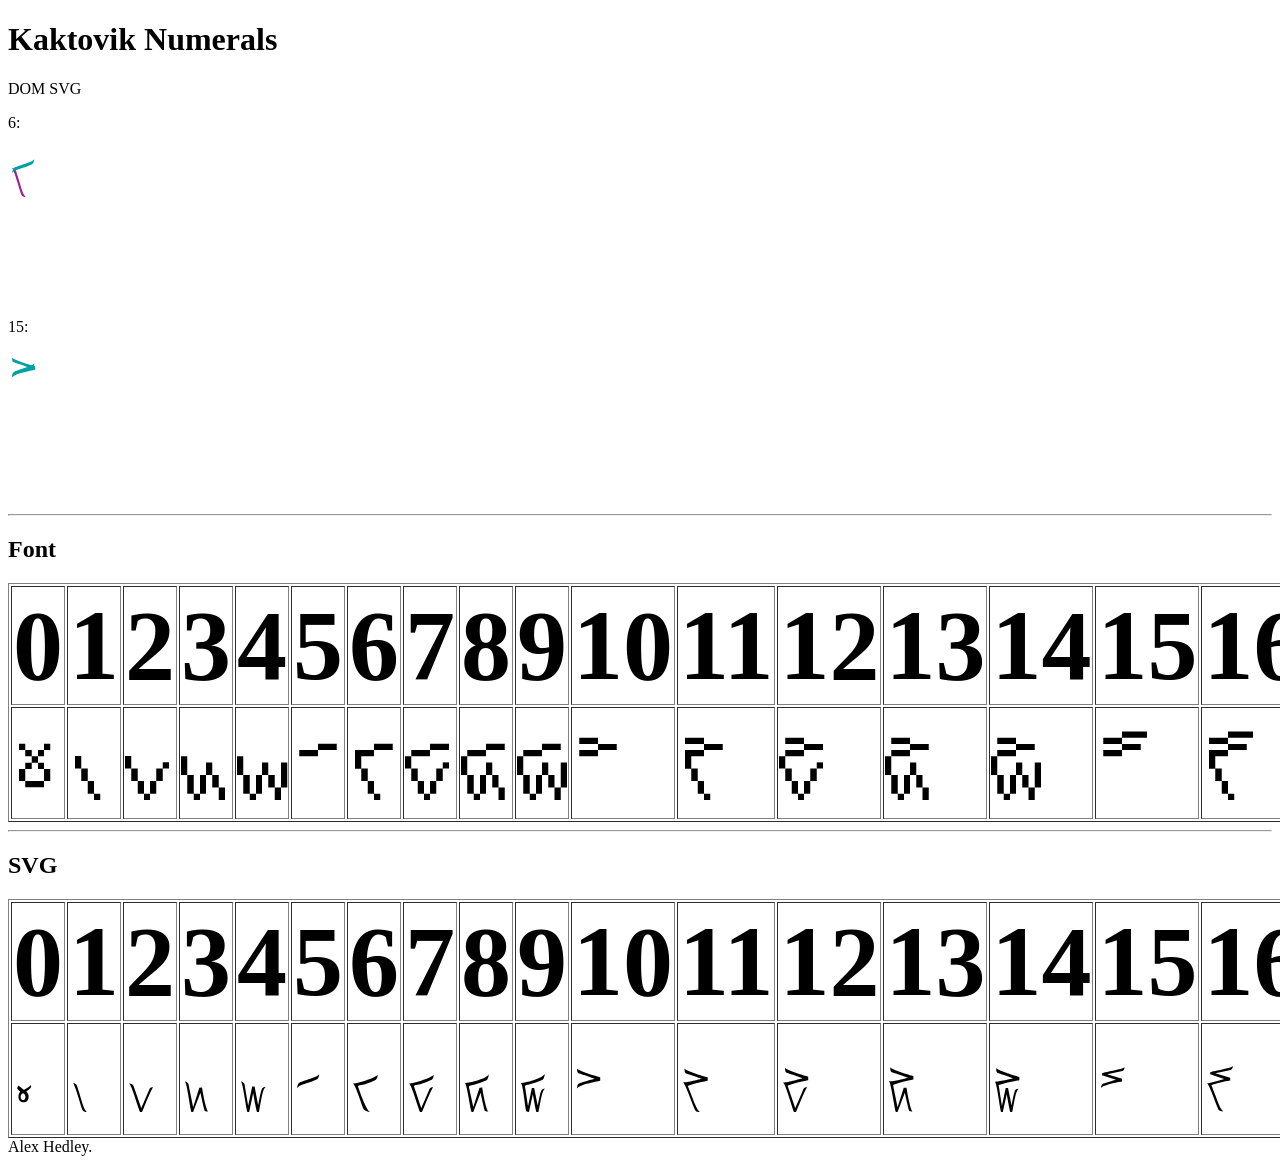
==== src/index.html @ 0b04bbf7 "WIP - SVG layering" ====
<!DOCTYPE html>
<html lang="en">
  <head>
    <meta charset="utf-8" />
    <meta
      name="viewport"
      content="width=device-width, initial-scale=1, shrink-to-fit=no"
    />

    <meta name="description" content="Kaktovik Numerals" />
    <meta name="keywords" content="kaktovik, mumerals" />
    <meta name="author" content="Alex Hedley" />

    <link rel="stylesheet" href="css/styles.css" />
    <link rel="shortcut icon" href="favicon.ico" />

    <!-- Fonts -->
    <!-- <link href='https://fonts.googleapis.com/css?family=Orbitron' rel='stylesheet' type='text/css'> -->

    <title>Kaktovik Numerals</title>
  </head>
  <body>
    <!-- Begin page content -->
    <main role="main" class="container">

        <h1>Kaktovik Numerals</h1>
        
        <div>
            <p>DOM SVG</p>
            <p>6:</p>
            <svg id="six"></svg>
            <p>15:</p>
            <svg id="fifteen"></svg>
        </div>

        <hr />

        <h2>Font</h2>
        <table border="1">
            <thead>
            <tr>
                <th>0</th>
                <th>1</th>
                <th>2</th>
                <th>3</th>
                <th>4</th>
                <th>5</th>
                <th>6</th>
                <th>7</th>
                <th>8</th>
                <th>9</th>
                <th>10</th>
                <th>11</th>
                <th>12</th>
                <th>13</th>
                <th>14</th>
                <th>15</th>
                <th>16</th>
                <th>17</th>
                <th>18</th>
                <th>19</th>
            </tr>
            </thead>
            <tbody>
            <tr>
                <td>&#x1d2c0;</td>
                <td>&#x1D2C1;</td>
                <td>&#x1D2C2;</td>
                <td>&#x1D2C3;</td>
                <td>&#x1D2C4;</td>
                <td>&#x1D2C5;</td>
                <td>&#x1D2C6;</td>
                <td>&#x1D2C7;</td>
                <td>&#x1D2C8;</td>
                <td>&#x1D2C9;</td>
                <td>&#x1D2CA;</td>
                <td>&#x1D2CB;</td>
                <td>&#x1D2CC;</td>
                <td>&#x1D2CD;</td>
                <td>&#x1D2CE;</td>
                <td>&#x1D2CF;</td>
                <td>&#x1D2D0;</td>
                <td>&#x1D2D1;</td>
                <td>&#x1D2D2;</td>
                <td>&#x1D2D3;</td>
            </tr>
            </tbody>
            <!-- <tfoot></tfoot> -->
        </table>

        <hr />

        <h2>SVG</h2>
        <table border="1">
            <thead>
            <tr>
                <th>0</th>
                <th>1</th>
                <th>2</th>
                <th>3</th>
                <th>4</th>
                <th>5</th>
                <th>6</th>
                <th>7</th>
                <th>8</th>
                <th>9</th>
                <th>10</th>
                <th>11</th>
                <th>12</th>
                <th>13</th>
                <th>14</th>
                <th>15</th>
                <th>16</th>
                <th>17</th>
                <th>18</th>
                <th>19</th>
            </tr>
            </thead>
            <tbody>
            <tr>
                <td>
                <object data="images/digits/Kaktovik_digit_0.svg" type="image/svg+xml">
                    <!-- <img src="Kaktovik_digit_0.jpg" /> -->
                </object>
                </td>
                <td>
                <object data="images/digits/Kaktovik_digit_1.svg" type="image/svg+xml">
                    <!-- <img src="Kaktovik_digit_1.jpg" /> -->
                </object>
                </td>
                <td>
                <object data="images/digits/Kaktovik_digit_2.svg" type="image/svg+xml">
                    <!-- <img src="Kaktovik_digit_2.jpg" /> -->
                </object>
                </td>
                <td>
                <object data="images/digits/Kaktovik_digit_3.svg" type="image/svg+xml">
                    <!-- <img src="Kaktovik_digit_3.jpg" /> -->
                </object>
                </td>
                <td>
                <object data="images/digits/Kaktovik_digit_4.svg" type="image/svg+xml">
                    <!-- <img src="Kaktovik_digit_4.jpg" /> -->
                </object>
                </td>
                <td>
                <object data="images/digits/Kaktovik_digit_5.svg" type="image/svg+xml">
                    <!-- <img src="Kaktovik_digit_5.jpg" /> -->
                </object>
                </td>
                <td>
                <object data="images/digits/Kaktovik_digit_6.svg" type="image/svg+xml">
                    <!-- <img src="Kaktovik_digit_6.jpg" /> -->
                </object>
                </td>
                <td>
                <object data="images/digits/Kaktovik_digit_7.svg" type="image/svg+xml">
                    <!-- <img src="Kaktovik_digit_7.jpg" /> -->
                </object>
                </td>
                <td>
                <object data="images/digits/Kaktovik_digit_8.svg" type="image/svg+xml">
                    <!-- <img src="Kaktovik_digit_8.jpg" /> -->
                </object>
                </td>
                <td>
                <object data="images/digits/Kaktovik_digit_9.svg" type="image/svg+xml">
                    <!-- <img src="Kaktovik_digit_9.jpg" /> -->
                </object>
                </td>
                <td>
                <object data="images/digits/Kaktovik_digit_10.svg" type="image/svg+xml">
                    <!-- <img src="Kaktovik_digit_10.jpg" /> -->
                </object>
                </td>
                <td>
                <object data="images/digits/Kaktovik_digit_11.svg" type="image/svg+xml">
                    <!-- <img src="Kaktovik_digit_11.jpg" /> -->
                </object>
                </td>
                <td>
                <object data="images/digits/Kaktovik_digit_12.svg" type="image/svg+xml">
                    <!-- <img src="Kaktovik_digit_12.jpg" /> -->
                </object>
                </td>
                <td>
                <object data="images/digits/Kaktovik_digit_13.svg" type="image/svg+xml">
                    <!-- <img src="Kaktovik_digit_13.jpg" /> -->
                </object>
                </td>
                <td>
                <object data="images/digits/Kaktovik_digit_14.svg" type="image/svg+xml">
                    <!-- <img src="Kaktovik_digit_14.jpg" /> -->
                </object>
                </td>
                <td>
                <object data="images/digits/Kaktovik_digit_15.svg" type="image/svg+xml">
                    <!-- <img src="Kaktovik_digit_15.jpg" /> -->
                </object>
                </td>
                <td>
                <object data="images/digits/Kaktovik_digit_16.svg" type="image/svg+xml">
                    <!-- <img src="Kaktovik_digit_16.jpg" /> -->
                </object>
                </td>
                <td>
                <object data="images/digits/Kaktovik_digit_17.svg" type="image/svg+xml">
                    <!-- <img src="Kaktovik_digit_17.jpg" /> -->
                </object>
                </td>
                <td>
                <object data="images/digits/Kaktovik_digit_18.svg" type="image/svg+xml">
                    <!-- <img src="Kaktovik_digit_18.jpg" /> -->
                </object>
                </td>
                <td>
                <object data="images/digits/Kaktovik_digit_19.svg" type="image/svg+xml">
                    <!-- <img src="Kaktovik_digit_19.jpg" /> -->
                </object>
                </td>
            </tr>
            </tbody>
            <!-- <tfoot></tfoot> -->
        </table>

    </main>

    <footer class="footer">
      <div class="container">
        <span class="text-muted">Alex Hedley.</span>
      </div>
    </footer>

    <script src="js/app.js"></script>
  </body>
</html>
---- src/css/styles.css ----
@font-face {
  font-family: "Unifont-Upper";
  src: url("../fonts/unifont_upper-15.0.01.ttf") format('truetype');
}

table {
  font-family: Unifont-Upper;
  font-size: 100px;
}
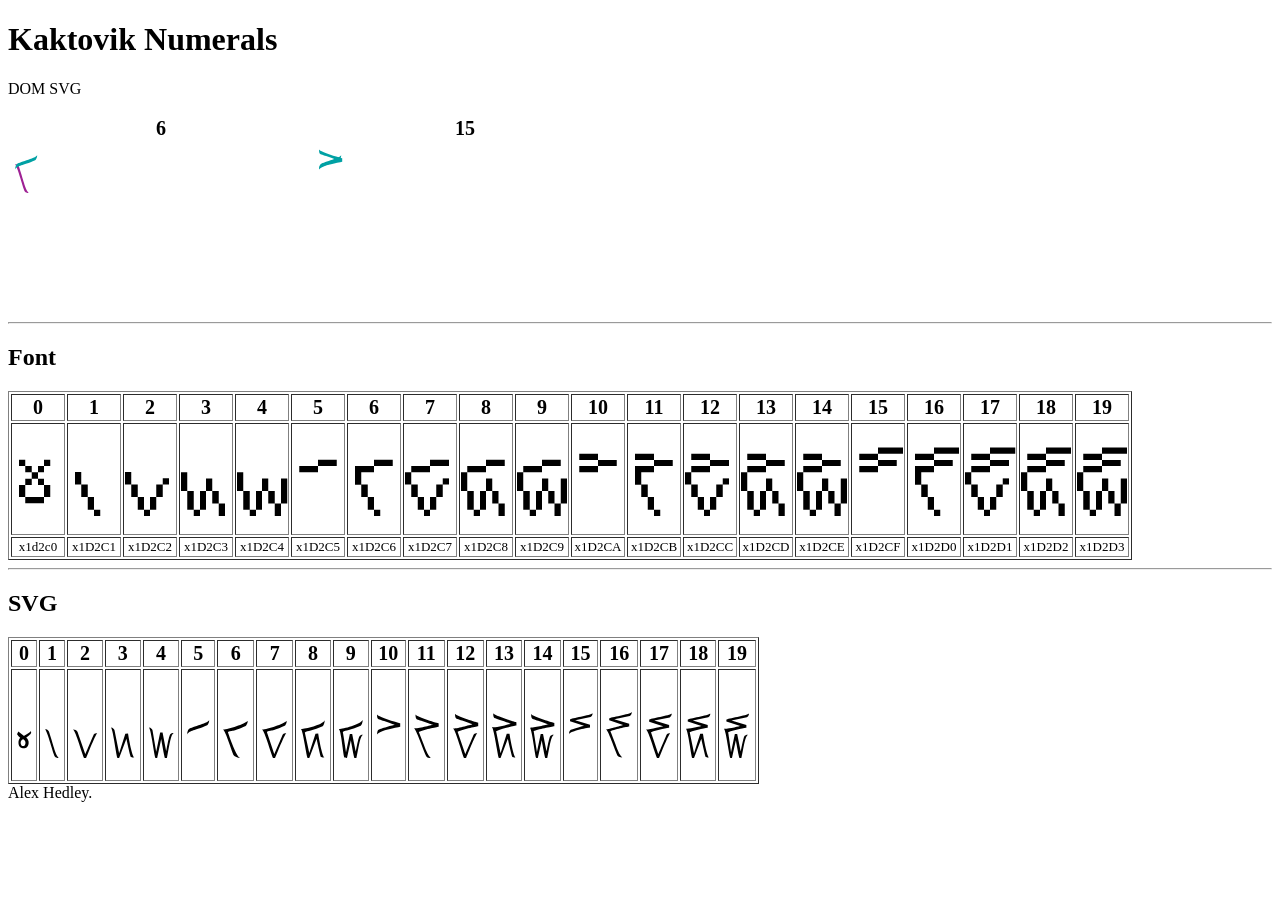
==== commit c578369b: "Layout updates" ====
--- a/src/index.html
+++ b/src/index.html
@@ -27,10 +27,27 @@
         
         <div>
             <p>DOM SVG</p>
-            <p>6:</p>
-            <svg id="six"></svg>
-            <p>15:</p>
-            <svg id="fifteen"></svg>
+
+            <table>
+                <thead>
+                    <tr>
+                        <th>6</th>
+                        <th>15</th>
+                    </tr>
+                </thead>
+                <tbody>
+                    <tr>
+                        <td>
+                            <svg id="six"></svg>
+                        </td>
+                        <td>
+                            <svg id="fifteen"></svg>
+                        </td>
+                    </tr>
+                </tbody>
+                <!-- <tfoot><tr><td></td></tr></tfoot> -->
+            </table>
+
         </div>
 
         <hr />
@@ -38,52 +55,74 @@
         <h2>Font</h2>
         <table border="1">
             <thead>
-            <tr>
-                <th>0</th>
-                <th>1</th>
-                <th>2</th>
-                <th>3</th>
-                <th>4</th>
-                <th>5</th>
-                <th>6</th>
-                <th>7</th>
-                <th>8</th>
-                <th>9</th>
-                <th>10</th>
-                <th>11</th>
-                <th>12</th>
-                <th>13</th>
-                <th>14</th>
-                <th>15</th>
-                <th>16</th>
-                <th>17</th>
-                <th>18</th>
-                <th>19</th>
-            </tr>
+                <tr>
+                    <th>0</th>
+                    <th>1</th>
+                    <th>2</th>
+                    <th>3</th>
+                    <th>4</th>
+                    <th>5</th>
+                    <th>6</th>
+                    <th>7</th>
+                    <th>8</th>
+                    <th>9</th>
+                    <th>10</th>
+                    <th>11</th>
+                    <th>12</th>
+                    <th>13</th>
+                    <th>14</th>
+                    <th>15</th>
+                    <th>16</th>
+                    <th>17</th>
+                    <th>18</th>
+                    <th>19</th>
+                </tr>
             </thead>
             <tbody>
-            <tr>
-                <td>&#x1d2c0;</td>
-                <td>&#x1D2C1;</td>
-                <td>&#x1D2C2;</td>
-                <td>&#x1D2C3;</td>
-                <td>&#x1D2C4;</td>
-                <td>&#x1D2C5;</td>
-                <td>&#x1D2C6;</td>
-                <td>&#x1D2C7;</td>
-                <td>&#x1D2C8;</td>
-                <td>&#x1D2C9;</td>
-                <td>&#x1D2CA;</td>
-                <td>&#x1D2CB;</td>
-                <td>&#x1D2CC;</td>
-                <td>&#x1D2CD;</td>
-                <td>&#x1D2CE;</td>
-                <td>&#x1D2CF;</td>
-                <td>&#x1D2D0;</td>
-                <td>&#x1D2D1;</td>
-                <td>&#x1D2D2;</td>
-                <td>&#x1D2D3;</td>
-            </tr>
+                <tr>
+                    <td>&#x1d2c0;</td>
+                    <td>&#x1D2C1;</td>
+                    <td>&#x1D2C2;</td>
+                    <td>&#x1D2C3;</td>
+                    <td>&#x1D2C4;</td>
+                    <td>&#x1D2C5;</td>
+                    <td>&#x1D2C6;</td>
+                    <td>&#x1D2C7;</td>
+                    <td>&#x1D2C8;</td>
+                    <td>&#x1D2C9;</td>
+                    <td>&#x1D2CA;</td>
+                    <td>&#x1D2CB;</td>
+                    <td>&#x1D2CC;</td>
+                    <td>&#x1D2CD;</td>
+                    <td>&#x1D2CE;</td>
+                    <td>&#x1D2CF;</td>
+                    <td>&#x1D2D0;</td>
+                    <td>&#x1D2D1;</td>
+                    <td>&#x1D2D2;</td>
+                    <td>&#x1D2D3;</td>
+                </tr>
+                <tr>
+                    <td>x1d2c0</td>
+                    <td>x1D2C1</td>
+                    <td>x1D2C2</td>
+                    <td>x1D2C3</td>
+                    <td>x1D2C4</td>
+                    <td>x1D2C5</td>
+                    <td>x1D2C6</td>
+                    <td>x1D2C7</td>
+                    <td>x1D2C8</td>
+                    <td>x1D2C9</td>
+                    <td>x1D2CA</td>
+                    <td>x1D2CB</td>
+                    <td>x1D2CC</td>
+                    <td>x1D2CD</td>
+                    <td>x1D2CE</td>
+                    <td>x1D2CF</td>
+                    <td>x1D2D0</td>
+                    <td>x1D2D1</td>
+                    <td>x1D2D2</td>
+                    <td>x1D2D3</td>
+                </tr>
             </tbody>
             <!-- <tfoot></tfoot> -->
         </table>
--- a/src/css/styles.css
+++ b/src/css/styles.css
@@ -6,4 +6,16 @@
 table {
   font-family: Unifont-Upper;
   font-size: 100px;
-}+  text-align: center;
+  /* vertical-align: middle; */
+}
+
+th {
+  font-size: 20px;
+}
+
+tr:nth-child(2) {
+  font-size: small;
+  text-align: center;
+  /* vertical-align: middle; */
+}
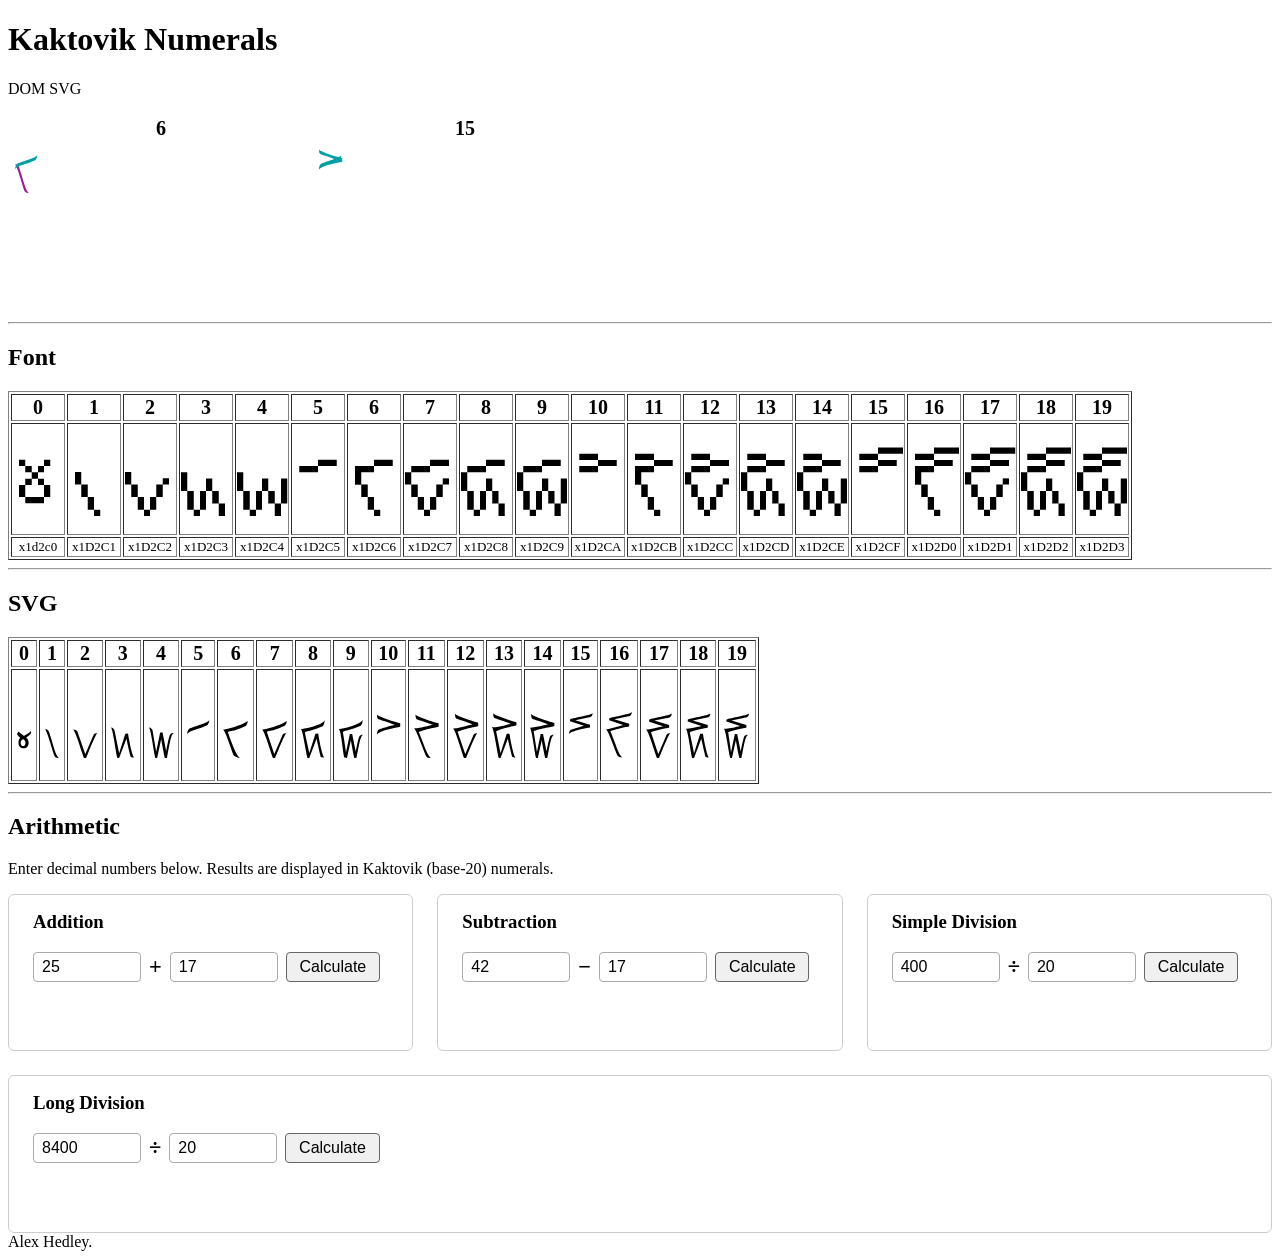
==== commit a145ec2f: "Add arithmetic operations for Kaktovik numerals (addition, subtraction, simple and long division) Co" ====
--- a/src/index.html
+++ b/src/index.html
@@ -262,6 +262,59 @@
             <!-- <tfoot></tfoot> -->
         </table>
 
+        <hr />
+
+        <h2>Arithmetic</h2>
+        <p>Enter decimal numbers below. Results are displayed in Kaktovik (base-20) numerals.</p>
+
+        <div class="arithmetic">
+
+            <div class="operation-group">
+                <h3>Addition</h3>
+                <div class="inputs">
+                    <input type="number" id="add-a" placeholder="A" min="0" value="25" />
+                    <span class="operator">+</span>
+                    <input type="number" id="add-b" placeholder="B" min="0" value="17" />
+                    <button onclick="calculate('add')">Calculate</button>
+                </div>
+                <div id="add-result" class="result"></div>
+            </div>
+
+            <div class="operation-group">
+                <h3>Subtraction</h3>
+                <div class="inputs">
+                    <input type="number" id="sub-a" placeholder="A" min="0" value="42" />
+                    <span class="operator">−</span>
+                    <input type="number" id="sub-b" placeholder="B" min="0" value="17" />
+                    <button onclick="calculate('sub')">Calculate</button>
+                </div>
+                <div id="sub-result" class="result"></div>
+            </div>
+
+            <div class="operation-group">
+                <h3>Simple Division</h3>
+                <div class="inputs">
+                    <input type="number" id="div-a" placeholder="Dividend" min="0" value="400" />
+                    <span class="operator">÷</span>
+                    <input type="number" id="div-b" placeholder="Divisor" min="1" value="20" />
+                    <button onclick="calculate('div')">Calculate</button>
+                </div>
+                <div id="div-result" class="result"></div>
+            </div>
+
+            <div class="operation-group">
+                <h3>Long Division</h3>
+                <div class="inputs">
+                    <input type="number" id="ldiv-a" placeholder="Dividend" min="0" value="8400" />
+                    <span class="operator">÷</span>
+                    <input type="number" id="ldiv-b" placeholder="Divisor" min="1" value="20" />
+                    <button onclick="calculate('ldiv')">Calculate</button>
+                </div>
+                <div id="ldiv-result" class="result"></div>
+            </div>
+
+        </div>
+
     </main>
 
     <footer class="footer">
@@ -270,6 +323,90 @@
       </div>
     </footer>
 
+    <script src="js/kaktovik.js"></script>
     <script src="js/app.js"></script>
+    <script>
+        function kakStr(n) {
+            return '<span class="kaktovik">' + numberToKaktovik(n) + '</span>';
+        }
+
+        function calculate(op) {
+            let a, b, result, html;
+            try {
+                if (op === 'add') {
+                    a = parseInt(document.getElementById('add-a').value, 10);
+                    b = parseInt(document.getElementById('add-b').value, 10);
+                    if (isNaN(a) || isNaN(b) || a < 0 || b < 0) throw new Error('Enter non-negative integers.');
+                    result = add(a, b);
+                    html = kakStr(a) + ' + ' + kakStr(b) + ' = ' + kakStr(result);
+                    html += '<br><small>(' + a + ' + ' + b + ' = ' + result + ')</small>';
+                    document.getElementById('add-result').innerHTML = html;
+
+                } else if (op === 'sub') {
+                    a = parseInt(document.getElementById('sub-a').value, 10);
+                    b = parseInt(document.getElementById('sub-b').value, 10);
+                    if (isNaN(a) || isNaN(b) || a < 0 || b < 0) throw new Error('Enter non-negative integers.');
+                    if (a < b) throw new Error('Result would be negative. Enter A ≥ B.');
+                    result = subtract(a, b);
+                    html = kakStr(a) + ' − ' + kakStr(b) + ' = ' + kakStr(result);
+                    html += '<br><small>(' + a + ' − ' + b + ' = ' + result + ')</small>';
+                    document.getElementById('sub-result').innerHTML = html;
+
+                } else if (op === 'div') {
+                    a = parseInt(document.getElementById('div-a').value, 10);
+                    b = parseInt(document.getElementById('div-b').value, 10);
+                    if (isNaN(a) || isNaN(b) || a < 0 || b < 1) throw new Error('Enter valid numbers (divisor ≥ 1).');
+                    const divResult = divide(a, b);
+                    html = kakStr(a) + ' ÷ ' + kakStr(b) + ' = ' + kakStr(divResult.quotient);
+                    if (divResult.remainder > 0) {
+                        html += ' remainder ' + kakStr(divResult.remainder);
+                        html += '<br><small>(' + a + ' ÷ ' + b + ' = ' + divResult.quotient + ' remainder ' + divResult.remainder + ')</small>';
+                    } else {
+                        html += '<br><small>(' + a + ' ÷ ' + b + ' = ' + divResult.quotient + ')</small>';
+                    }
+                    document.getElementById('div-result').innerHTML = html;
+
+                } else if (op === 'ldiv') {
+                    a = parseInt(document.getElementById('ldiv-a').value, 10);
+                    b = parseInt(document.getElementById('ldiv-b').value, 10);
+                    if (isNaN(a) || isNaN(b) || a < 0 || b < 1) throw new Error('Enter valid numbers (divisor ≥ 1).');
+                    const ldivResult = longDivide(a, b);
+
+                    html = '<p>' + kakStr(a) + ' ÷ ' + kakStr(b) + ' = ' + kakStr(ldivResult.quotient);
+                    if (ldivResult.remainder > 0) {
+                        html += ' remainder ' + kakStr(ldivResult.remainder);
+                    }
+                    html += '</p>';
+                    html += '<small>(' + a + ' ÷ ' + b + ' = ' + ldivResult.quotient;
+                    if (ldivResult.remainder > 0) html += ' remainder ' + ldivResult.remainder;
+                    html += ')</small>';
+
+                    html += '<table class="long-division">';
+                    html += '<thead><tr>';
+                    html += '<th>Partial Dividend</th>';
+                    html += '<th>Quotient Digit</th>';
+                    html += '<th>× Divisor</th>';
+                    html += '<th>Remainder</th>';
+                    html += '</tr></thead><tbody>';
+                    ldivResult.steps.forEach(function(step) {
+                        html += '<tr>';
+                        html += '<td>' + kakStr(step.partialDividend) + '<br><small>' + step.partialDividend + '</small></td>';
+                        html += '<td>' + kakStr(step.quotientDigit) + '<br><small>' + step.quotientDigit + '</small></td>';
+                        html += '<td>' + kakStr(step.product) + '<br><small>' + step.product + '</small></td>';
+                        html += '<td>' + kakStr(step.remainder) + '<br><small>' + step.remainder + '</small></td>';
+                        html += '</tr>';
+                    });
+                    html += '</tbody></table>';
+
+                    document.getElementById('ldiv-result').innerHTML = html;
+                }
+            } catch (e) {
+                const resultId = op === 'add' ? 'add-result' :
+                               op === 'sub' ? 'sub-result' :
+                               op === 'div' ? 'div-result' : 'ldiv-result';
+                document.getElementById(resultId).innerHTML = '<span class="error">' + e.message + '</span>';
+            }
+        }
+    </script>
   </body>
 </html>
--- a/src/css/styles.css
+++ b/src/css/styles.css
@@ -19,3 +19,105 @@
   text-align: center;
   /* vertical-align: middle; */
 }
+
+/* Kaktovik numeral display */
+.kaktovik {
+  font-family: "Unifont-Upper";
+  font-size: 2em;
+  vertical-align: middle;
+}
+
+/* Arithmetic calculator */
+.arithmetic {
+  display: flex;
+  flex-wrap: wrap;
+  gap: 1.5rem;
+  margin-top: 1rem;
+}
+
+.operation-group {
+  border: 1px solid #ccc;
+  border-radius: 6px;
+  padding: 1rem 1.5rem;
+  min-width: 280px;
+  flex: 1 1 280px;
+}
+
+.operation-group h3 {
+  margin-top: 0;
+}
+
+.inputs {
+  display: flex;
+  align-items: center;
+  gap: 0.5rem;
+  flex-wrap: wrap;
+}
+
+.inputs input[type="number"] {
+  width: 90px;
+  padding: 0.3rem 0.5rem;
+  font-size: 1rem;
+  border: 1px solid #aaa;
+  border-radius: 4px;
+}
+
+.operator {
+  font-size: 1.4rem;
+  font-weight: bold;
+}
+
+.inputs button {
+  padding: 0.3rem 0.8rem;
+  font-size: 1rem;
+  cursor: pointer;
+  border: 1px solid #666;
+  border-radius: 4px;
+  background: #f0f0f0;
+}
+
+.inputs button:hover {
+  background: #ddd;
+}
+
+.result {
+  margin-top: 0.8rem;
+  min-height: 2.5rem;
+  font-size: 1rem;
+  line-height: 1.8;
+}
+
+.result small {
+  color: #555;
+}
+
+.result .error {
+  color: #c00;
+}
+
+/* Long division steps table */
+.long-division {
+  font-family: inherit;
+  font-size: 0.9rem;
+  margin-top: 0.6rem;
+  border-collapse: collapse;
+}
+
+.long-division th,
+.long-division td {
+  border: 1px solid #ccc;
+  padding: 0.3rem 0.6rem;
+  text-align: center;
+  vertical-align: middle;
+}
+
+.long-division th {
+  background: #f5f5f5;
+  font-size: 0.85rem;
+}
+
+.long-division .kaktovik {
+  display: block;
+  font-size: 1.8em;
+}
+
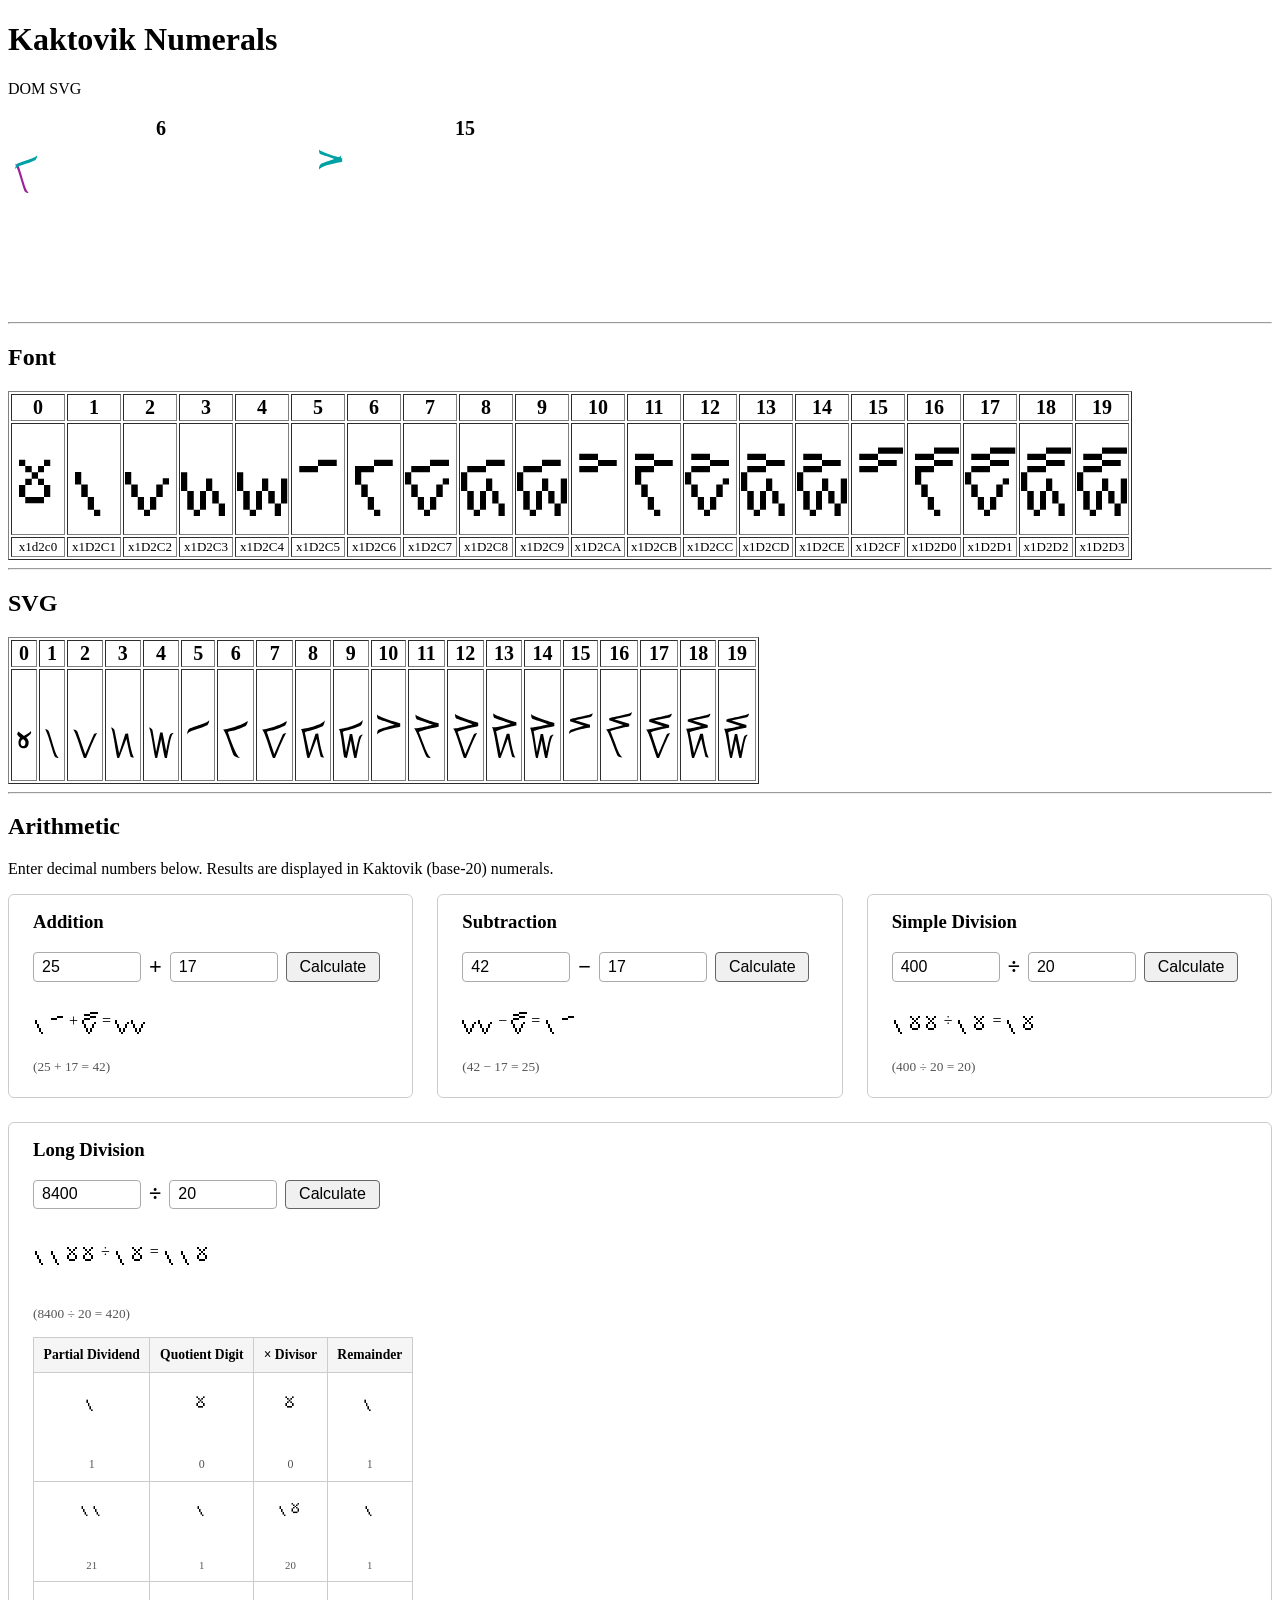
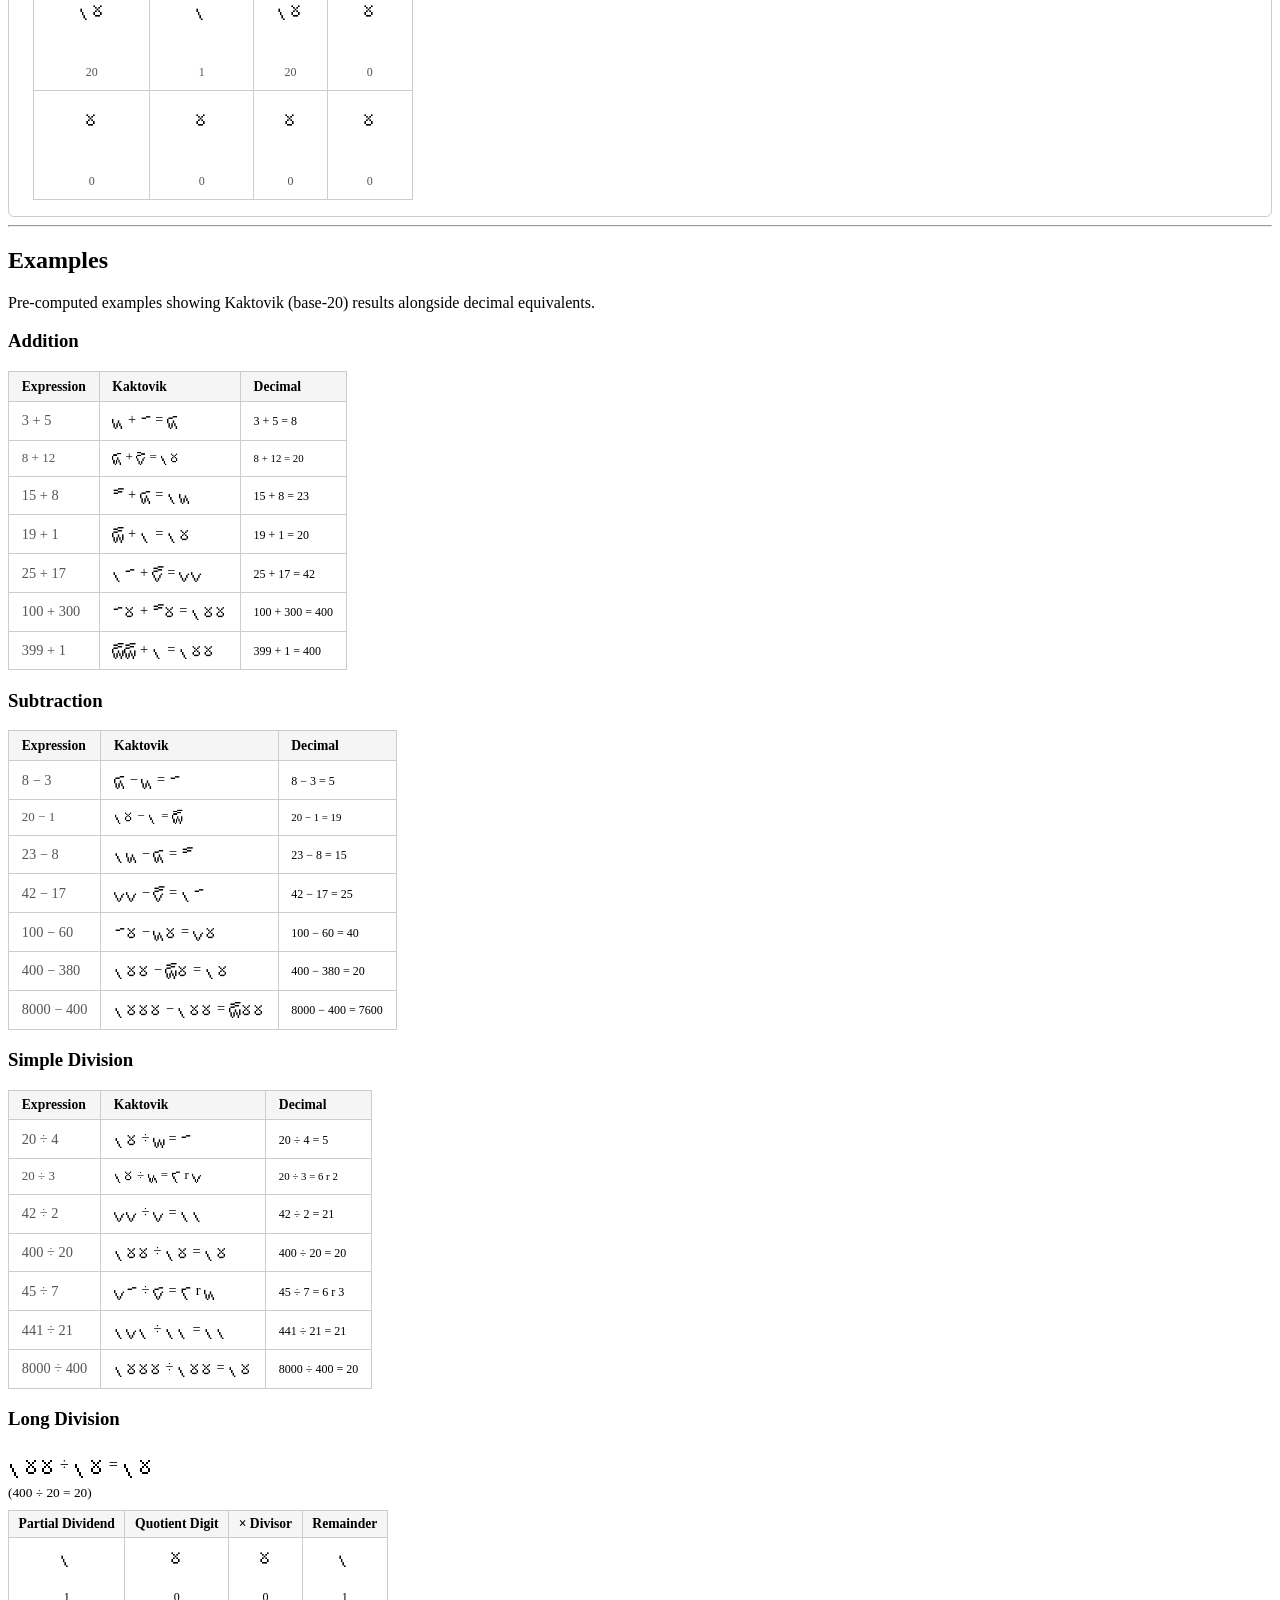
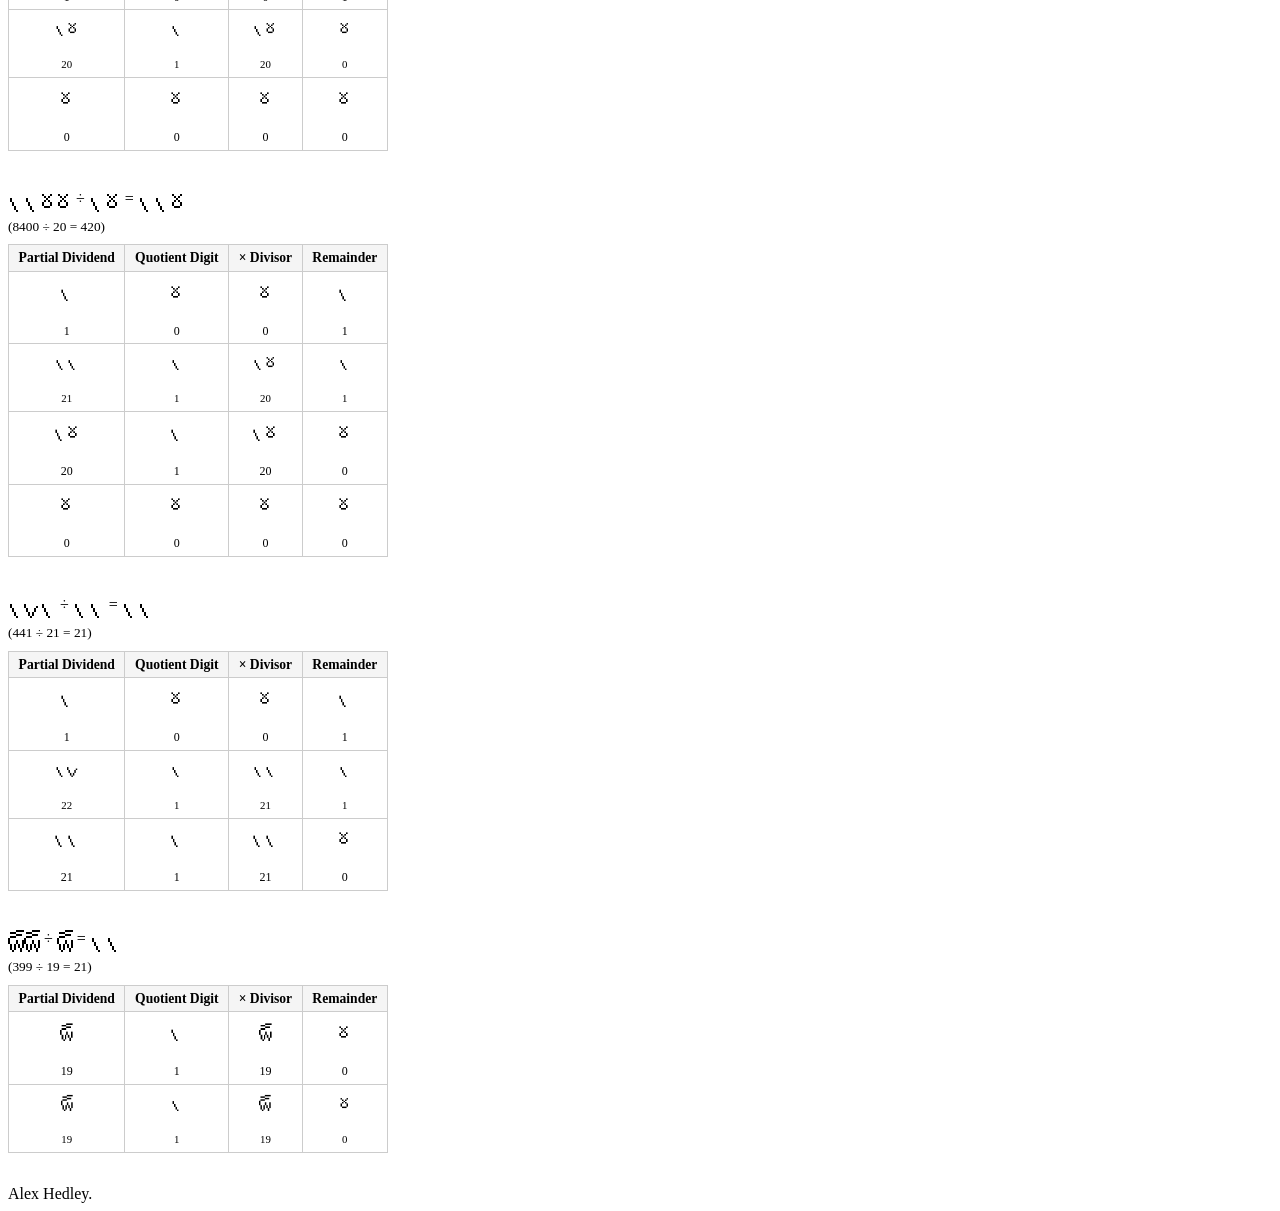
==== commit fb882d06: "Show examples and auto-run calculator on page load Co-authored-by: AlexHedley <1573469+AlexHedley@us" ====
--- a/src/index.html
+++ b/src/index.html
@@ -315,6 +315,23 @@
 
         </div>
 
+        <hr />
+
+        <h2>Examples</h2>
+        <p>Pre-computed examples showing Kaktovik (base-20) results alongside decimal equivalents.</p>
+
+        <h3>Addition</h3>
+        <div id="examples-add"></div>
+
+        <h3>Subtraction</h3>
+        <div id="examples-sub"></div>
+
+        <h3>Simple Division</h3>
+        <div id="examples-div"></div>
+
+        <h3>Long Division</h3>
+        <div id="examples-ldiv"></div>
+
     </main>
 
     <footer class="footer">
@@ -407,6 +424,101 @@
                 document.getElementById(resultId).innerHTML = '<span class="error">' + e.message + '</span>';
             }
         }
+
+        function buildExamplesTable(rows) {
+            let html = '<table class="examples-table"><thead><tr>';
+            html += '<th>Expression</th><th>Kaktovik</th><th>Decimal</th>';
+            html += '</tr></thead><tbody>';
+            rows.forEach(function(row) {
+                html += '<tr>';
+                html += '<td class="expr-cell">' + row.expr + '</td>';
+                html += '<td>' + row.kak + '</td>';
+                html += '<td><small>' + row.dec + '</small></td>';
+                html += '</tr>';
+            });
+            html += '</tbody></table>';
+            return html;
+        }
+
+        function renderExamples() {
+            // Addition examples
+            const addExamples = [
+                [3, 5], [8, 12], [15, 8], [19, 1], [25, 17], [100, 300], [399, 1]
+            ].map(function(p) {
+                const r = add(p[0], p[1]);
+                return {
+                    expr: p[0] + ' + ' + p[1],
+                    kak: kakStr(p[0]) + ' + ' + kakStr(p[1]) + ' = ' + kakStr(r),
+                    dec: p[0] + ' + ' + p[1] + ' = ' + r
+                };
+            });
+            document.getElementById('examples-add').innerHTML = buildExamplesTable(addExamples);
+
+            // Subtraction examples
+            const subExamples = [
+                [8, 3], [20, 1], [23, 8], [42, 17], [100, 60], [400, 380], [8000, 400]
+            ].map(function(p) {
+                const r = subtract(p[0], p[1]);
+                return {
+                    expr: p[0] + ' − ' + p[1],
+                    kak: kakStr(p[0]) + ' − ' + kakStr(p[1]) + ' = ' + kakStr(r),
+                    dec: p[0] + ' − ' + p[1] + ' = ' + r
+                };
+            });
+            document.getElementById('examples-sub').innerHTML = buildExamplesTable(subExamples);
+
+            // Simple division examples
+            const divExamples = [
+                [20, 4], [20, 3], [42, 2], [400, 20], [45, 7], [441, 21], [8000, 400]
+            ].map(function(p) {
+                const r = divide(p[0], p[1]);
+                const remStr = r.remainder > 0 ? ' r ' + r.remainder : '';
+                const remKak = r.remainder > 0 ? ' r ' + kakStr(r.remainder) : '';
+                return {
+                    expr: p[0] + ' ÷ ' + p[1],
+                    kak: kakStr(p[0]) + ' ÷ ' + kakStr(p[1]) + ' = ' + kakStr(r.quotient) + remKak,
+                    dec: p[0] + ' ÷ ' + p[1] + ' = ' + r.quotient + remStr
+                };
+            });
+            document.getElementById('examples-div').innerHTML = buildExamplesTable(divExamples);
+
+            // Long division examples — rendered as step tables
+            const ldivExamples = [[400, 20], [8400, 20], [441, 21], [399, 19]];
+            let ldivHtml = '';
+            ldivExamples.forEach(function(p) {
+                const r = longDivide(p[0], p[1]);
+                const remStr = r.remainder > 0 ? ' remainder ' + r.remainder : '';
+                const remKak = r.remainder > 0 ? ' remainder ' + kakStr(r.remainder) : '';
+                ldivHtml += '<div class="ldiv-example">';
+                ldivHtml += '<p class="ldiv-title">';
+                ldivHtml += kakStr(p[0]) + ' ÷ ' + kakStr(p[1]) + ' = ' + kakStr(r.quotient) + remKak;
+                ldivHtml += '<br><small>(' + p[0] + ' ÷ ' + p[1] + ' = ' + r.quotient + remStr + ')</small>';
+                ldivHtml += '</p>';
+                ldivHtml += '<table class="long-division"><thead><tr>';
+                ldivHtml += '<th>Partial Dividend</th><th>Quotient Digit</th><th>× Divisor</th><th>Remainder</th>';
+                ldivHtml += '</tr></thead><tbody>';
+                r.steps.forEach(function(step) {
+                    ldivHtml += '<tr>';
+                    ldivHtml += '<td>' + kakStr(step.partialDividend) + '<br><small>' + step.partialDividend + '</small></td>';
+                    ldivHtml += '<td>' + kakStr(step.quotientDigit) + '<br><small>' + step.quotientDigit + '</small></td>';
+                    ldivHtml += '<td>' + kakStr(step.product) + '<br><small>' + step.product + '</small></td>';
+                    ldivHtml += '<td>' + kakStr(step.remainder) + '<br><small>' + step.remainder + '</small></td>';
+                    ldivHtml += '</tr>';
+                });
+                ldivHtml += '</tbody></table></div>';
+            });
+            document.getElementById('examples-ldiv').innerHTML = ldivHtml;
+        }
+
+        document.addEventListener('DOMContentLoaded', function() {
+            // Auto-run all four calculators with their default values
+            calculate('add');
+            calculate('sub');
+            calculate('div');
+            calculate('ldiv');
+            // Render pre-computed examples
+            renderExamples();
+        });
     </script>
   </body>
 </html>
--- a/src/css/styles.css
+++ b/src/css/styles.css
@@ -121,3 +121,43 @@
   font-size: 1.8em;
 }
 
+/* Examples section */
+.examples-table {
+  font-family: inherit;
+  font-size: 0.9rem;
+  border-collapse: collapse;
+  margin-bottom: 1.2rem;
+}
+
+.examples-table th,
+.examples-table td {
+  border: 1px solid #ccc;
+  padding: 0.4rem 0.8rem;
+  text-align: left;
+  vertical-align: middle;
+}
+
+.examples-table th {
+  background: #f5f5f5;
+  font-size: 0.85rem;
+  font-weight: 600;
+}
+
+.examples-table .kaktovik {
+  font-size: 1.6em;
+}
+
+.expr-cell {
+  color: #555;
+  white-space: nowrap;
+}
+
+/* Long division example blocks */
+.ldiv-example {
+  margin-bottom: 2rem;
+}
+
+.ldiv-title {
+  margin-bottom: 0.4rem;
+}
+
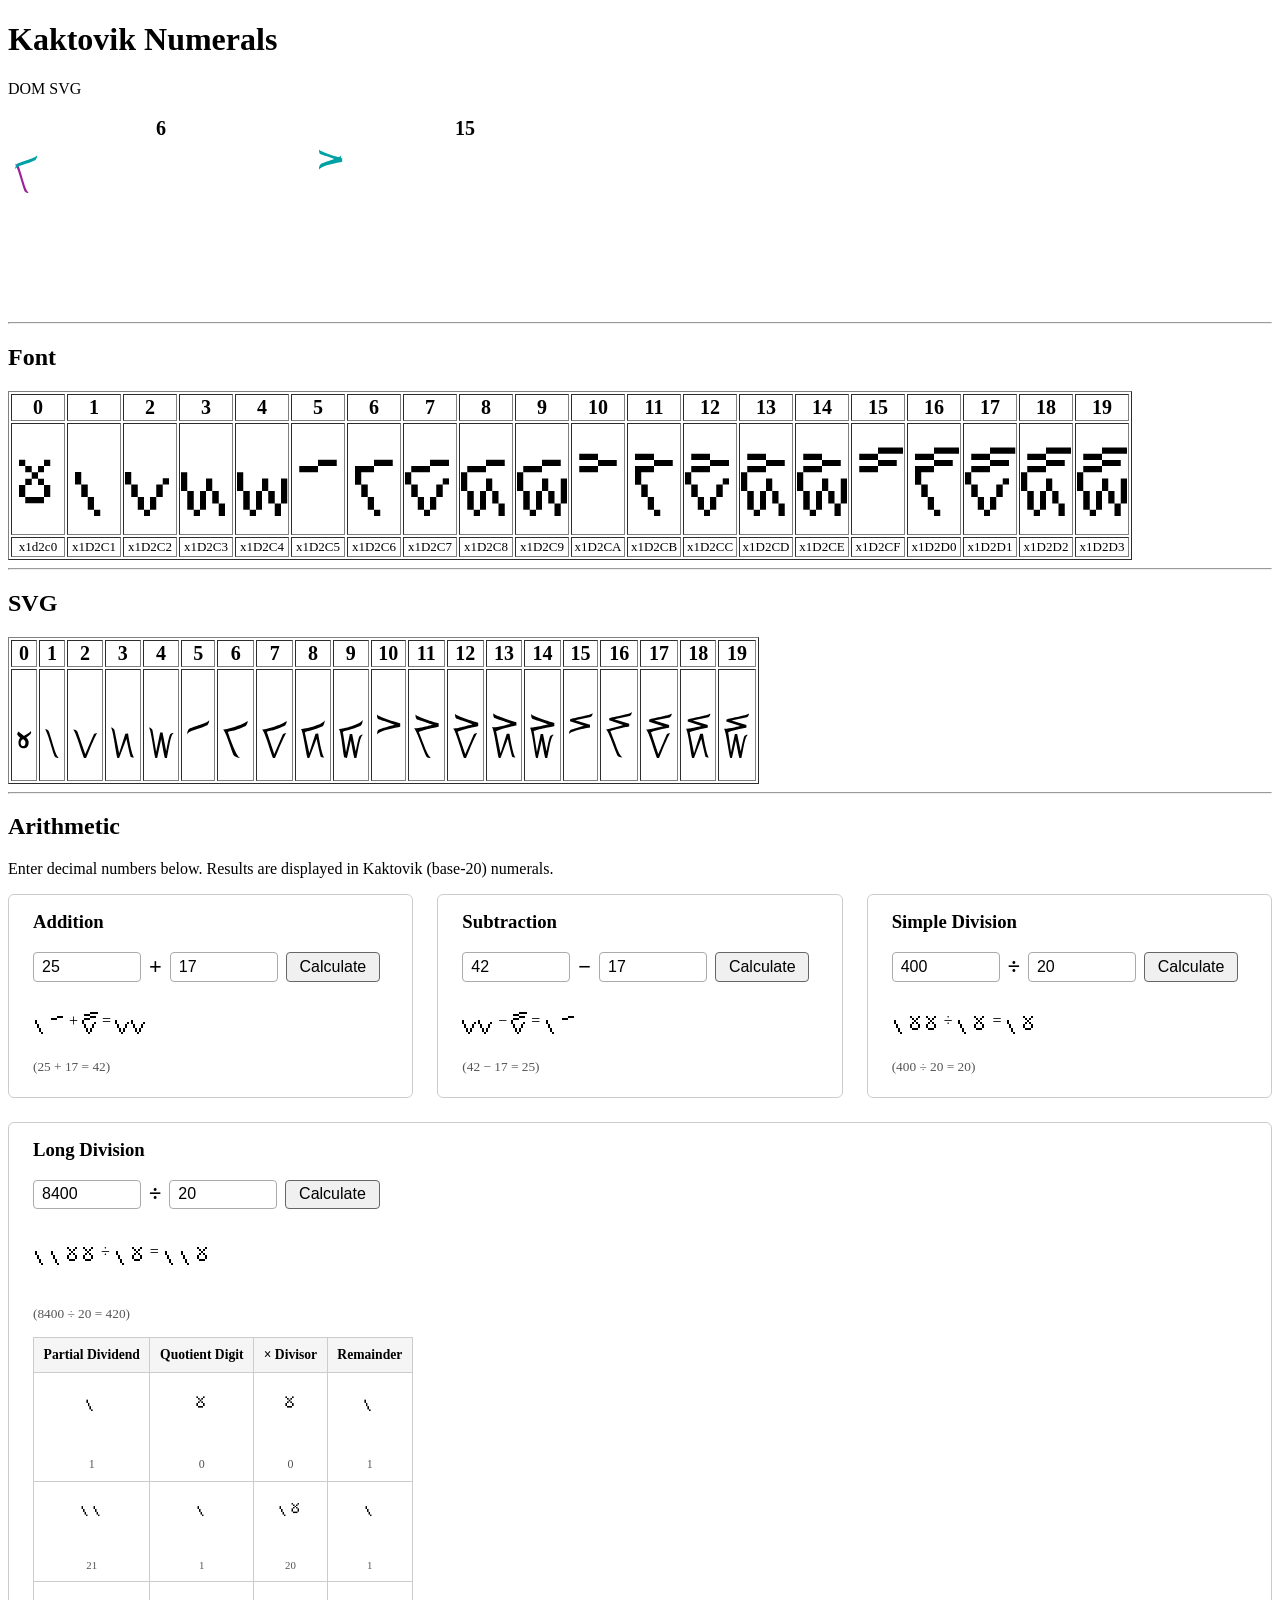
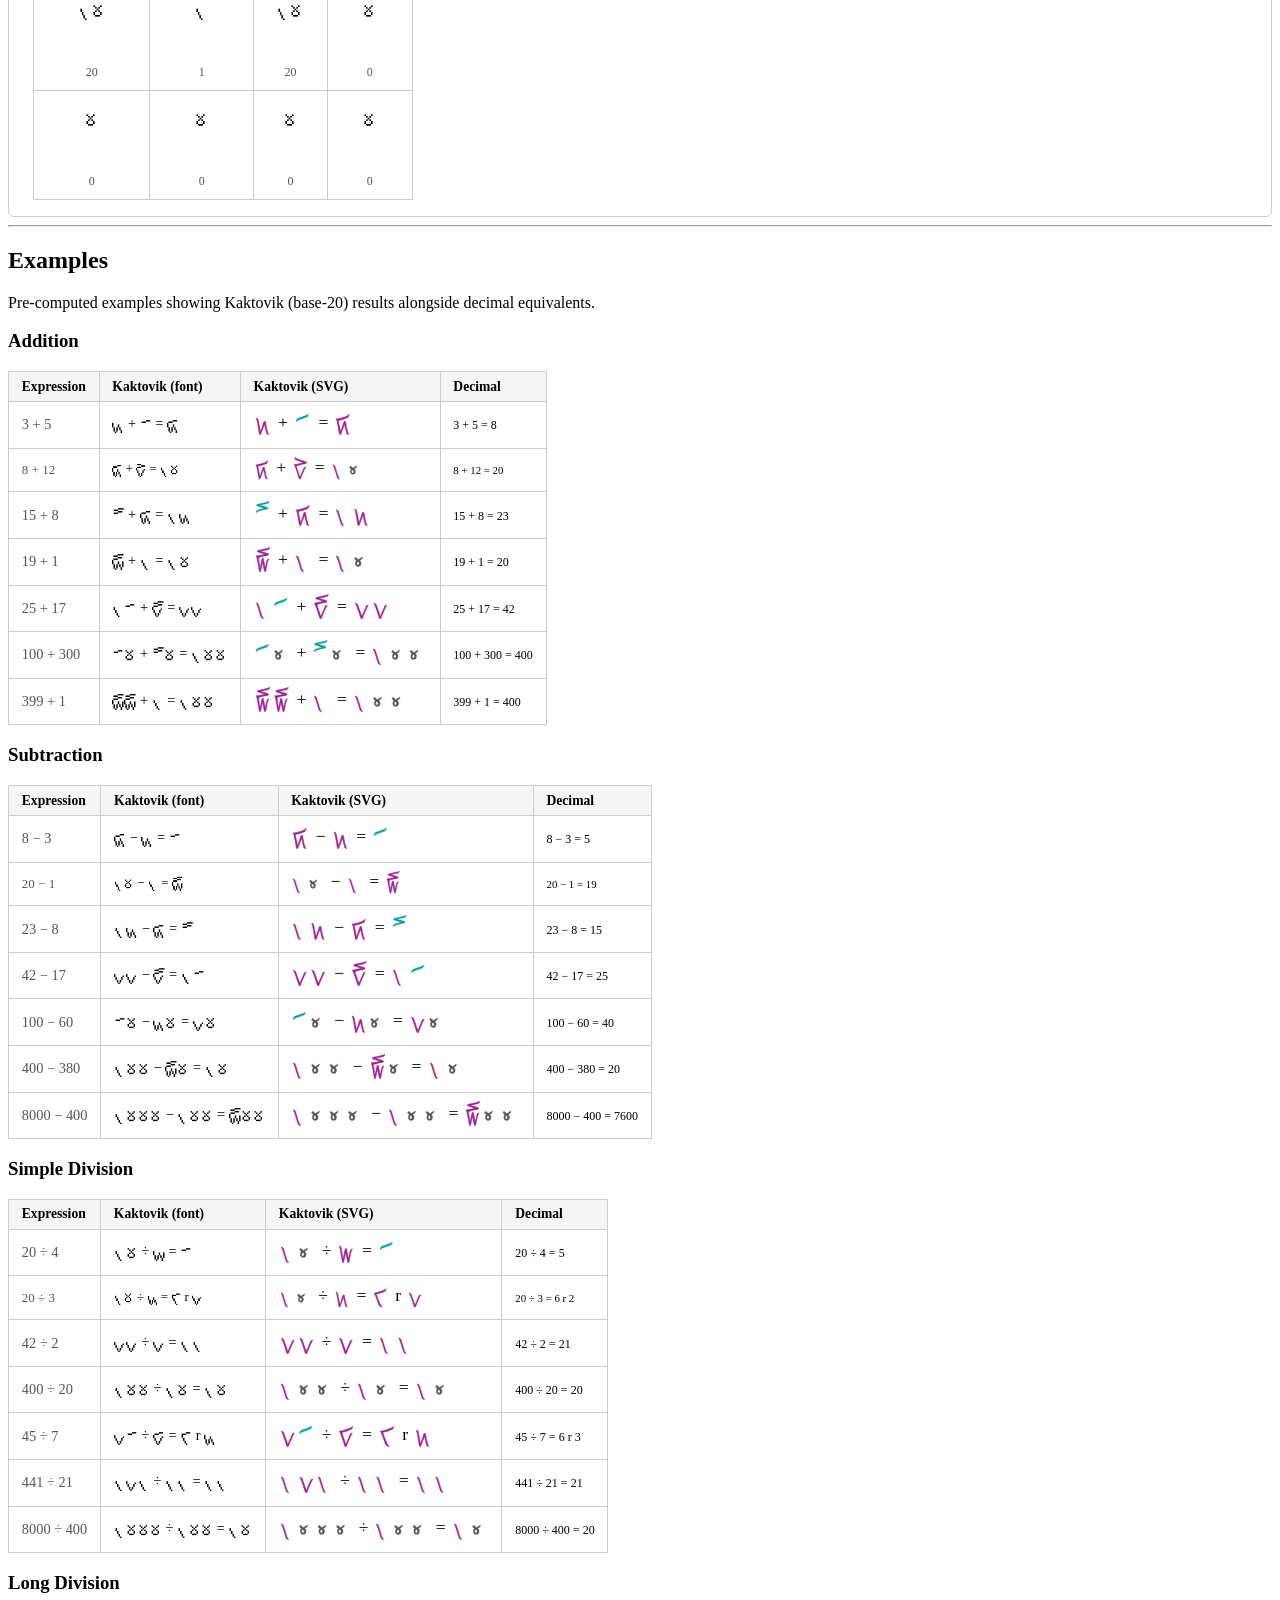
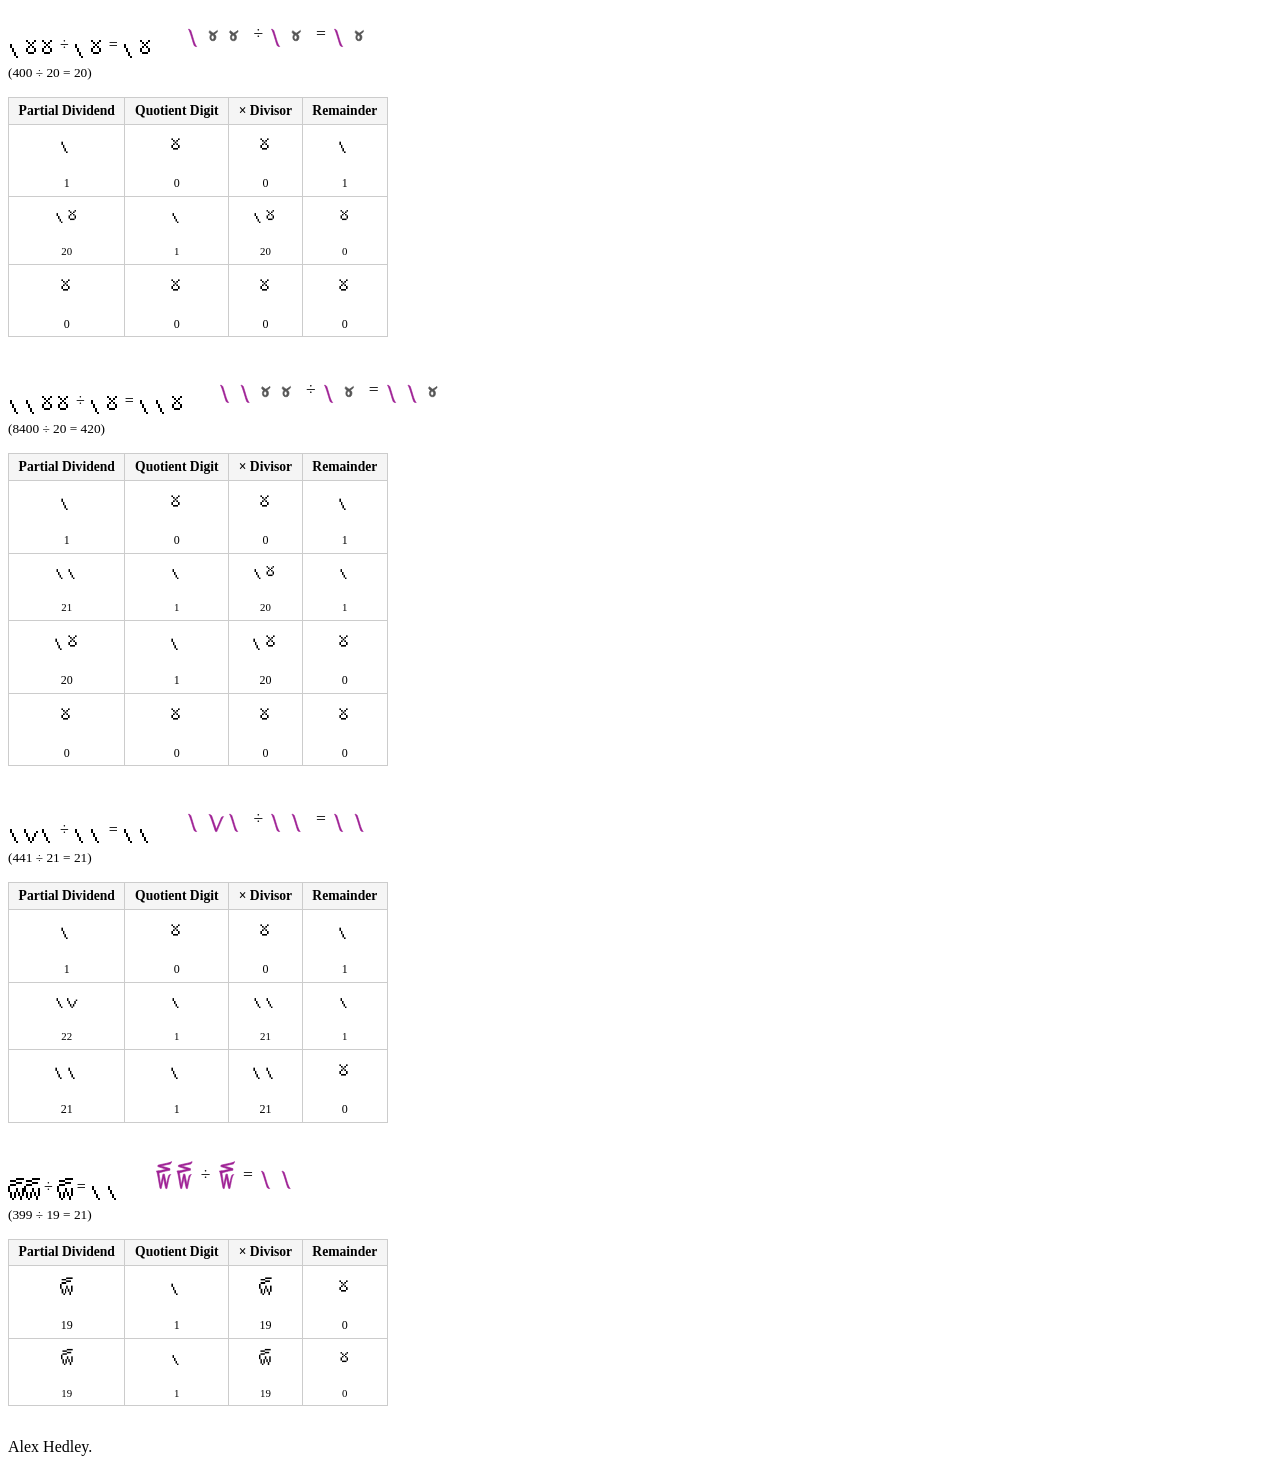
==== commit 5cba82e4: "Add colored SVG column to arithmetic examples (purple/teal digit coloring) Co-authored-by: AlexHedle" ====
--- a/src/index.html
+++ b/src/index.html
@@ -347,6 +347,81 @@
             return '<span class="kaktovik">' + numberToKaktovik(n) + '</span>';
         }
 
+        // === SVG coloured rendering helpers ===
+
+        // teal (#00a1a4) for pure multiples of 5 (5, 10, 15); purple (#9e2194) for all other non-zero digits
+        function digitColor(d) {
+            if (d === 0) return '#555';
+            return d % 5 === 0 ? '#00a1a4' : '#9e2194';
+        }
+
+        // Approximate pixel dimensions of each Kaktovik digit SVG (all share the same height)
+        const SVG_DIGIT_WIDTH = 34;
+        const SVG_DIGIT_HEIGHT = 53;
+        const SVG_NS = 'http://www.w3.org/2000/svg';
+
+        const _svgCache = {};
+        async function fetchSVGText(d) {
+            if (_svgCache[d] !== undefined) return _svgCache[d];
+            const res = await fetch('images/digits/Kaktovik_digit_' + d + '.svg');
+            if (!res.ok) throw new Error('Failed to load SVG for digit ' + d);
+            _svgCache[d] = await res.text();
+            return _svgCache[d];
+        }
+
+        async function numberToColoredSVG(n) {
+            const digits = [];
+            if (n === 0) { digits.push(0); }
+            else { let x = n; while (x > 0) { digits.unshift(x % 20); x = Math.floor(x / 20); } }
+            const svg = document.createElementNS(SVG_NS, 'svg');
+            svg.setAttribute('viewBox', '0 0 ' + (digits.length * SVG_DIGIT_WIDTH) + ' ' + SVG_DIGIT_HEIGHT);
+            svg.classList.add('svg-kak');
+            for (let i = 0; i < digits.length; i++) {
+                const d = digits[i];
+                const parsed = new DOMParser().parseFromString(await fetchSVGText(d), 'image/svg+xml');
+                const parseErr = parsed.querySelector('parsererror');
+                if (parseErr) throw new Error('SVG parse error for digit ' + d);
+                const g = document.createElementNS(SVG_NS, 'g');
+                g.setAttribute('transform', 'translate(' + (i * SVG_DIGIT_WIDTH) + ',0)');
+                const color = digitColor(d);
+                parsed.querySelectorAll('path').forEach(function(p) {
+                    const path = document.createElementNS(SVG_NS, 'path');
+                    path.setAttribute('d', p.getAttribute('d'));
+                    path.style.fill = color;
+                    path.style.stroke = color;
+                    g.appendChild(path);
+                });
+                svg.appendChild(g);
+            }
+            return svg;
+        }
+
+        // Fills every element with class svg-cell (data-nums / data-ops attributes) with coloured SVGs
+        async function renderSVGCells() {
+            const cells = Array.from(document.querySelectorAll('.svg-cell'));
+            for (const cell of cells) {
+                try {
+                    const nums = JSON.parse(cell.dataset.nums);
+                    const ops  = JSON.parse(cell.dataset.ops);
+                    const wrap = document.createElement('span');
+                    wrap.className = 'svg-expr';
+                    for (let i = 0; i < nums.length; i++) {
+                        if (i > 0) {
+                            const sp = document.createElement('span');
+                            sp.className = 'svg-op';
+                            sp.textContent = ops[i - 1];
+                            wrap.appendChild(sp);
+                        }
+                        wrap.appendChild(await numberToColoredSVG(nums[i]));
+                    }
+                    cell.innerHTML = '';
+                    cell.appendChild(wrap);
+                } catch (e) {
+                    cell.textContent = '';
+                }
+            }
+        }
+
         function calculate(op) {
             let a, b, result, html;
             try {
@@ -427,12 +502,13 @@
 
         function buildExamplesTable(rows) {
             let html = '<table class="examples-table"><thead><tr>';
-            html += '<th>Expression</th><th>Kaktovik</th><th>Decimal</th>';
+            html += '<th>Expression</th><th>Kaktovik (font)</th><th>Kaktovik (SVG)</th><th>Decimal</th>';
             html += '</tr></thead><tbody>';
             rows.forEach(function(row) {
                 html += '<tr>';
                 html += '<td class="expr-cell">' + row.expr + '</td>';
                 html += '<td>' + row.kak + '</td>';
+                html += '<td class="svg-cell" data-nums=\'' + JSON.stringify(row.nums) + '\' data-ops=\'' + JSON.stringify(row.ops) + '\'>…</td>';
                 html += '<td><small>' + row.dec + '</small></td>';
                 html += '</tr>';
             });
@@ -449,7 +525,9 @@
                 return {
                     expr: p[0] + ' + ' + p[1],
                     kak: kakStr(p[0]) + ' + ' + kakStr(p[1]) + ' = ' + kakStr(r),
-                    dec: p[0] + ' + ' + p[1] + ' = ' + r
+                    dec: p[0] + ' + ' + p[1] + ' = ' + r,
+                    nums: [p[0], p[1], r],
+                    ops: [' + ', ' = ']
                 };
             });
             document.getElementById('examples-add').innerHTML = buildExamplesTable(addExamples);
@@ -460,9 +538,11 @@
             ].map(function(p) {
                 const r = subtract(p[0], p[1]);
                 return {
-                    expr: p[0] + ' − ' + p[1],
-                    kak: kakStr(p[0]) + ' − ' + kakStr(p[1]) + ' = ' + kakStr(r),
-                    dec: p[0] + ' − ' + p[1] + ' = ' + r
+                    expr: p[0] + ' \u2212 ' + p[1],
+                    kak: kakStr(p[0]) + ' \u2212 ' + kakStr(p[1]) + ' = ' + kakStr(r),
+                    dec: p[0] + ' \u2212 ' + p[1] + ' = ' + r,
+                    nums: [p[0], p[1], r],
+                    ops: [' \u2212 ', ' = ']
                 };
             });
             document.getElementById('examples-sub').innerHTML = buildExamplesTable(subExamples);
@@ -474,10 +554,14 @@
                 const r = divide(p[0], p[1]);
                 const remStr = r.remainder > 0 ? ' r ' + r.remainder : '';
                 const remKak = r.remainder > 0 ? ' r ' + kakStr(r.remainder) : '';
+                const nums = r.remainder > 0 ? [p[0], p[1], r.quotient, r.remainder] : [p[0], p[1], r.quotient];
+                const ops  = r.remainder > 0 ? [' \u00f7 ', ' = ', ' r '] : [' \u00f7 ', ' = '];
                 return {
-                    expr: p[0] + ' ÷ ' + p[1],
-                    kak: kakStr(p[0]) + ' ÷ ' + kakStr(p[1]) + ' = ' + kakStr(r.quotient) + remKak,
-                    dec: p[0] + ' ÷ ' + p[1] + ' = ' + r.quotient + remStr
+                    expr: p[0] + ' \u00f7 ' + p[1],
+                    kak: kakStr(p[0]) + ' \u00f7 ' + kakStr(p[1]) + ' = ' + kakStr(r.quotient) + remKak,
+                    dec: p[0] + ' \u00f7 ' + p[1] + ' = ' + r.quotient + remStr,
+                    nums,
+                    ops
                 };
             });
             document.getElementById('examples-div').innerHTML = buildExamplesTable(divExamples);
@@ -489,13 +573,18 @@
                 const r = longDivide(p[0], p[1]);
                 const remStr = r.remainder > 0 ? ' remainder ' + r.remainder : '';
                 const remKak = r.remainder > 0 ? ' remainder ' + kakStr(r.remainder) : '';
+                const titleNums = r.remainder > 0 ? [p[0], p[1], r.quotient, r.remainder] : [p[0], p[1], r.quotient];
+                const titleOps  = r.remainder > 0 ? [' \u00f7 ', ' = ', ' r '] : [' \u00f7 ', ' = '];
                 ldivHtml += '<div class="ldiv-example">';
+                ldivHtml += '<div class="ldiv-header">';
                 ldivHtml += '<p class="ldiv-title">';
-                ldivHtml += kakStr(p[0]) + ' ÷ ' + kakStr(p[1]) + ' = ' + kakStr(r.quotient) + remKak;
-                ldivHtml += '<br><small>(' + p[0] + ' ÷ ' + p[1] + ' = ' + r.quotient + remStr + ')</small>';
+                ldivHtml += kakStr(p[0]) + ' \u00f7 ' + kakStr(p[1]) + ' = ' + kakStr(r.quotient) + remKak;
+                ldivHtml += '<br><small>(' + p[0] + ' \u00f7 ' + p[1] + ' = ' + r.quotient + remStr + ')</small>';
                 ldivHtml += '</p>';
+                ldivHtml += '<div class="svg-cell ldiv-svg" data-nums=\'' + JSON.stringify(titleNums) + '\' data-ops=\'' + JSON.stringify(titleOps) + '\'>…</div>';
+                ldivHtml += '</div>';
                 ldivHtml += '<table class="long-division"><thead><tr>';
-                ldivHtml += '<th>Partial Dividend</th><th>Quotient Digit</th><th>× Divisor</th><th>Remainder</th>';
+                ldivHtml += '<th>Partial Dividend</th><th>Quotient Digit</th><th>\u00d7 Divisor</th><th>Remainder</th>';
                 ldivHtml += '</tr></thead><tbody>';
                 r.steps.forEach(function(step) {
                     ldivHtml += '<tr>';
@@ -518,6 +607,8 @@
             calculate('ldiv');
             // Render pre-computed examples
             renderExamples();
+            // Fill SVG columns with coloured digit SVGs (async)
+            renderSVGCells();
         });
     </script>
   </body>
--- a/src/css/styles.css
+++ b/src/css/styles.css
@@ -157,7 +157,48 @@
   margin-bottom: 2rem;
 }
 
+.ldiv-header {
+  display: flex;
+  align-items: flex-start;
+  gap: 2rem;
+  flex-wrap: wrap;
+  margin-bottom: 0.5rem;
+}
+
 .ldiv-title {
   margin-bottom: 0.4rem;
 }
 
+/* SVG expression cells in examples tables */
+.svg-cell {
+  vertical-align: middle;
+}
+
+.svg-expr {
+  display: inline-flex;
+  align-items: center;
+  gap: 4px;
+  flex-wrap: wrap;
+}
+
+.svg-op {
+  font-size: 1.1rem;
+  padding: 0 2px;
+  vertical-align: middle;
+}
+
+/* Coloured SVG glyphs rendered inline */
+.svg-kak {
+  display: inline-block;
+  height: 2em;
+  width: auto;
+  vertical-align: middle;
+}
+
+/* Long division SVG expression block */
+.ldiv-svg {
+  display: flex;
+  align-items: center;
+  min-height: 2.5em;
+}
+
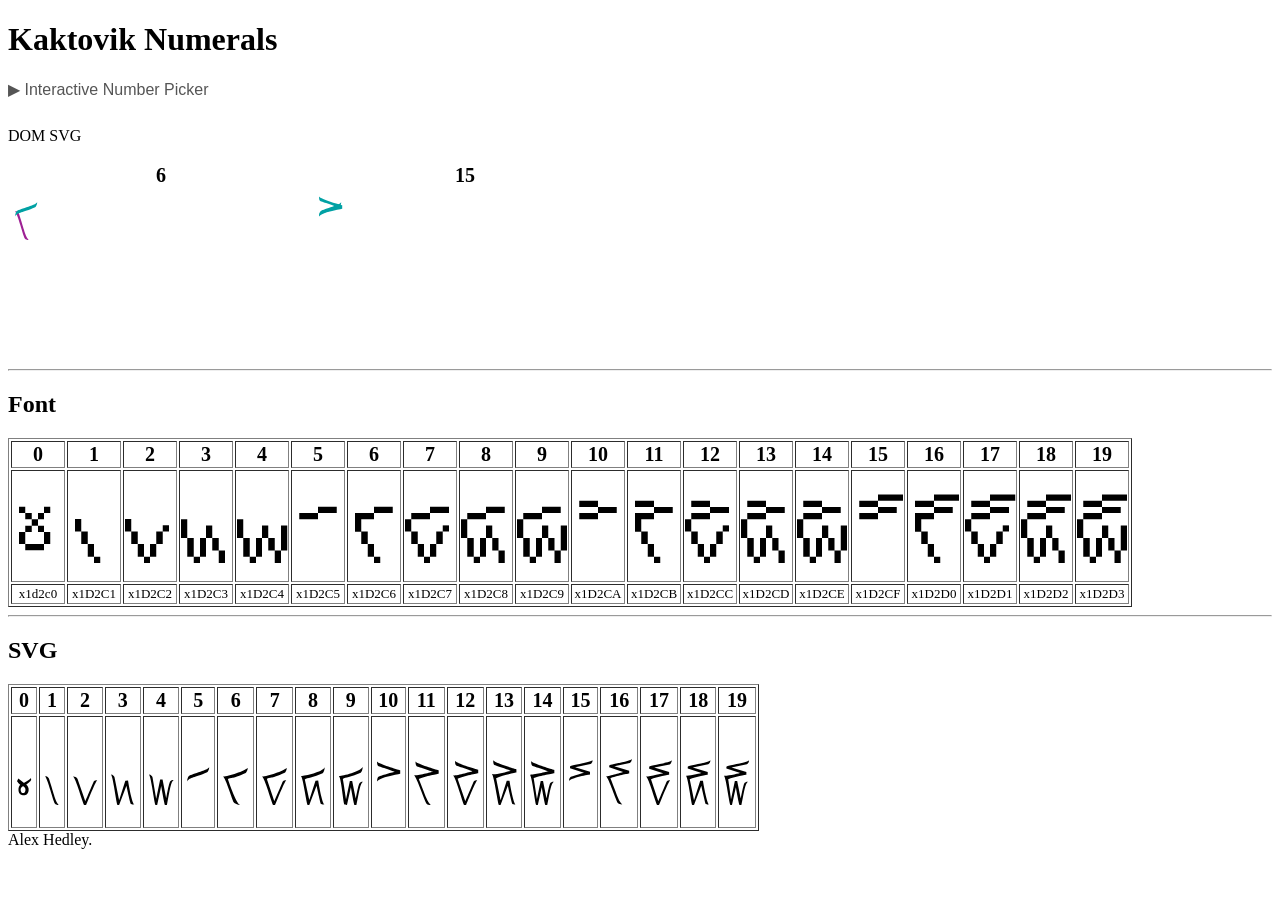
==== commit 30e99194: "Add interactive Kaktovik number picker (picker.html + picker.js + CSS + index link) Co-authored-by: " ====
--- a/src/index.html
+++ b/src/index.html
@@ -24,7 +24,9 @@
     <main role="main" class="container">
 
         <h1>Kaktovik Numerals</h1>
-        
+
+        <p><a class="nav-link" href="picker.html">&#9654; Interactive Number Picker</a></p>
+
         <div>
             <p>DOM SVG</p>
 
@@ -262,76 +264,6 @@
             <!-- <tfoot></tfoot> -->
         </table>
 
-        <hr />
-
-        <h2>Arithmetic</h2>
-        <p>Enter decimal numbers below. Results are displayed in Kaktovik (base-20) numerals.</p>
-
-        <div class="arithmetic">
-
-            <div class="operation-group">
-                <h3>Addition</h3>
-                <div class="inputs">
-                    <input type="number" id="add-a" placeholder="A" min="0" value="25" />
-                    <span class="operator">+</span>
-                    <input type="number" id="add-b" placeholder="B" min="0" value="17" />
-                    <button onclick="calculate('add')">Calculate</button>
-                </div>
-                <div id="add-result" class="result"></div>
-            </div>
-
-            <div class="operation-group">
-                <h3>Subtraction</h3>
-                <div class="inputs">
-                    <input type="number" id="sub-a" placeholder="A" min="0" value="42" />
-                    <span class="operator">−</span>
-                    <input type="number" id="sub-b" placeholder="B" min="0" value="17" />
-                    <button onclick="calculate('sub')">Calculate</button>
-                </div>
-                <div id="sub-result" class="result"></div>
-            </div>
-
-            <div class="operation-group">
-                <h3>Simple Division</h3>
-                <div class="inputs">
-                    <input type="number" id="div-a" placeholder="Dividend" min="0" value="400" />
-                    <span class="operator">÷</span>
-                    <input type="number" id="div-b" placeholder="Divisor" min="1" value="20" />
-                    <button onclick="calculate('div')">Calculate</button>
-                </div>
-                <div id="div-result" class="result"></div>
-            </div>
-
-            <div class="operation-group">
-                <h3>Long Division</h3>
-                <div class="inputs">
-                    <input type="number" id="ldiv-a" placeholder="Dividend" min="0" value="8400" />
-                    <span class="operator">÷</span>
-                    <input type="number" id="ldiv-b" placeholder="Divisor" min="1" value="20" />
-                    <button onclick="calculate('ldiv')">Calculate</button>
-                </div>
-                <div id="ldiv-result" class="result"></div>
-            </div>
-
-        </div>
-
-        <hr />
-
-        <h2>Examples</h2>
-        <p>Pre-computed examples showing Kaktovik (base-20) results alongside decimal equivalents.</p>
-
-        <h3>Addition</h3>
-        <div id="examples-add"></div>
-
-        <h3>Subtraction</h3>
-        <div id="examples-sub"></div>
-
-        <h3>Simple Division</h3>
-        <div id="examples-div"></div>
-
-        <h3>Long Division</h3>
-        <div id="examples-ldiv"></div>
-
     </main>
 
     <footer class="footer">
@@ -340,276 +272,6 @@
       </div>
     </footer>
 
-    <script src="js/kaktovik.js"></script>
     <script src="js/app.js"></script>
-    <script>
-        function kakStr(n) {
-            return '<span class="kaktovik">' + numberToKaktovik(n) + '</span>';
-        }
-
-        // === SVG coloured rendering helpers ===
-
-        // teal (#00a1a4) for pure multiples of 5 (5, 10, 15); purple (#9e2194) for all other non-zero digits
-        function digitColor(d) {
-            if (d === 0) return '#555';
-            return d % 5 === 0 ? '#00a1a4' : '#9e2194';
-        }
-
-        // Approximate pixel dimensions of each Kaktovik digit SVG (all share the same height)
-        const SVG_DIGIT_WIDTH = 34;
-        const SVG_DIGIT_HEIGHT = 53;
-        const SVG_NS = 'http://www.w3.org/2000/svg';
-
-        const _svgCache = {};
-        async function fetchSVGText(d) {
-            if (_svgCache[d] !== undefined) return _svgCache[d];
-            const res = await fetch('images/digits/Kaktovik_digit_' + d + '.svg');
-            if (!res.ok) throw new Error('Failed to load SVG for digit ' + d);
-            _svgCache[d] = await res.text();
-            return _svgCache[d];
-        }
-
-        async function numberToColoredSVG(n) {
-            const digits = [];
-            if (n === 0) { digits.push(0); }
-            else { let x = n; while (x > 0) { digits.unshift(x % 20); x = Math.floor(x / 20); } }
-            const svg = document.createElementNS(SVG_NS, 'svg');
-            svg.setAttribute('viewBox', '0 0 ' + (digits.length * SVG_DIGIT_WIDTH) + ' ' + SVG_DIGIT_HEIGHT);
-            svg.classList.add('svg-kak');
-            for (let i = 0; i < digits.length; i++) {
-                const d = digits[i];
-                const parsed = new DOMParser().parseFromString(await fetchSVGText(d), 'image/svg+xml');
-                const parseErr = parsed.querySelector('parsererror');
-                if (parseErr) throw new Error('SVG parse error for digit ' + d);
-                const g = document.createElementNS(SVG_NS, 'g');
-                g.setAttribute('transform', 'translate(' + (i * SVG_DIGIT_WIDTH) + ',0)');
-                const color = digitColor(d);
-                parsed.querySelectorAll('path').forEach(function(p) {
-                    const path = document.createElementNS(SVG_NS, 'path');
-                    path.setAttribute('d', p.getAttribute('d'));
-                    path.style.fill = color;
-                    path.style.stroke = color;
-                    g.appendChild(path);
-                });
-                svg.appendChild(g);
-            }
-            return svg;
-        }
-
-        // Fills every element with class svg-cell (data-nums / data-ops attributes) with coloured SVGs
-        async function renderSVGCells() {
-            const cells = Array.from(document.querySelectorAll('.svg-cell'));
-            for (const cell of cells) {
-                try {
-                    const nums = JSON.parse(cell.dataset.nums);
-                    const ops  = JSON.parse(cell.dataset.ops);
-                    const wrap = document.createElement('span');
-                    wrap.className = 'svg-expr';
-                    for (let i = 0; i < nums.length; i++) {
-                        if (i > 0) {
-                            const sp = document.createElement('span');
-                            sp.className = 'svg-op';
-                            sp.textContent = ops[i - 1];
-                            wrap.appendChild(sp);
-                        }
-                        wrap.appendChild(await numberToColoredSVG(nums[i]));
-                    }
-                    cell.innerHTML = '';
-                    cell.appendChild(wrap);
-                } catch (e) {
-                    cell.textContent = '';
-                }
-            }
-        }
-
-        function calculate(op) {
-            let a, b, result, html;
-            try {
-                if (op === 'add') {
-                    a = parseInt(document.getElementById('add-a').value, 10);
-                    b = parseInt(document.getElementById('add-b').value, 10);
-                    if (isNaN(a) || isNaN(b) || a < 0 || b < 0) throw new Error('Enter non-negative integers.');
-                    result = add(a, b);
-                    html = kakStr(a) + ' + ' + kakStr(b) + ' = ' + kakStr(result);
-                    html += '<br><small>(' + a + ' + ' + b + ' = ' + result + ')</small>';
-                    document.getElementById('add-result').innerHTML = html;
-
-                } else if (op === 'sub') {
-                    a = parseInt(document.getElementById('sub-a').value, 10);
-                    b = parseInt(document.getElementById('sub-b').value, 10);
-                    if (isNaN(a) || isNaN(b) || a < 0 || b < 0) throw new Error('Enter non-negative integers.');
-                    if (a < b) throw new Error('Result would be negative. Enter A ≥ B.');
-                    result = subtract(a, b);
-                    html = kakStr(a) + ' − ' + kakStr(b) + ' = ' + kakStr(result);
-                    html += '<br><small>(' + a + ' − ' + b + ' = ' + result + ')</small>';
-                    document.getElementById('sub-result').innerHTML = html;
-
-                } else if (op === 'div') {
-                    a = parseInt(document.getElementById('div-a').value, 10);
-                    b = parseInt(document.getElementById('div-b').value, 10);
-                    if (isNaN(a) || isNaN(b) || a < 0 || b < 1) throw new Error('Enter valid numbers (divisor ≥ 1).');
-                    const divResult = divide(a, b);
-                    html = kakStr(a) + ' ÷ ' + kakStr(b) + ' = ' + kakStr(divResult.quotient);
-                    if (divResult.remainder > 0) {
-                        html += ' remainder ' + kakStr(divResult.remainder);
-                        html += '<br><small>(' + a + ' ÷ ' + b + ' = ' + divResult.quotient + ' remainder ' + divResult.remainder + ')</small>';
-                    } else {
-                        html += '<br><small>(' + a + ' ÷ ' + b + ' = ' + divResult.quotient + ')</small>';
-                    }
-                    document.getElementById('div-result').innerHTML = html;
-
-                } else if (op === 'ldiv') {
-                    a = parseInt(document.getElementById('ldiv-a').value, 10);
-                    b = parseInt(document.getElementById('ldiv-b').value, 10);
-                    if (isNaN(a) || isNaN(b) || a < 0 || b < 1) throw new Error('Enter valid numbers (divisor ≥ 1).');
-                    const ldivResult = longDivide(a, b);
-
-                    html = '<p>' + kakStr(a) + ' ÷ ' + kakStr(b) + ' = ' + kakStr(ldivResult.quotient);
-                    if (ldivResult.remainder > 0) {
-                        html += ' remainder ' + kakStr(ldivResult.remainder);
-                    }
-                    html += '</p>';
-                    html += '<small>(' + a + ' ÷ ' + b + ' = ' + ldivResult.quotient;
-                    if (ldivResult.remainder > 0) html += ' remainder ' + ldivResult.remainder;
-                    html += ')</small>';
-
-                    html += '<table class="long-division">';
-                    html += '<thead><tr>';
-                    html += '<th>Partial Dividend</th>';
-                    html += '<th>Quotient Digit</th>';
-                    html += '<th>× Divisor</th>';
-                    html += '<th>Remainder</th>';
-                    html += '</tr></thead><tbody>';
-                    ldivResult.steps.forEach(function(step) {
-                        html += '<tr>';
-                        html += '<td>' + kakStr(step.partialDividend) + '<br><small>' + step.partialDividend + '</small></td>';
-                        html += '<td>' + kakStr(step.quotientDigit) + '<br><small>' + step.quotientDigit + '</small></td>';
-                        html += '<td>' + kakStr(step.product) + '<br><small>' + step.product + '</small></td>';
-                        html += '<td>' + kakStr(step.remainder) + '<br><small>' + step.remainder + '</small></td>';
-                        html += '</tr>';
-                    });
-                    html += '</tbody></table>';
-
-                    document.getElementById('ldiv-result').innerHTML = html;
-                }
-            } catch (e) {
-                const resultId = op === 'add' ? 'add-result' :
-                               op === 'sub' ? 'sub-result' :
-                               op === 'div' ? 'div-result' : 'ldiv-result';
-                document.getElementById(resultId).innerHTML = '<span class="error">' + e.message + '</span>';
-            }
-        }
-
-        function buildExamplesTable(rows) {
-            let html = '<table class="examples-table"><thead><tr>';
-            html += '<th>Expression</th><th>Kaktovik (font)</th><th>Kaktovik (SVG)</th><th>Decimal</th>';
-            html += '</tr></thead><tbody>';
-            rows.forEach(function(row) {
-                html += '<tr>';
-                html += '<td class="expr-cell">' + row.expr + '</td>';
-                html += '<td>' + row.kak + '</td>';
-                html += '<td class="svg-cell" data-nums=\'' + JSON.stringify(row.nums) + '\' data-ops=\'' + JSON.stringify(row.ops) + '\'>…</td>';
-                html += '<td><small>' + row.dec + '</small></td>';
-                html += '</tr>';
-            });
-            html += '</tbody></table>';
-            return html;
-        }
-
-        function renderExamples() {
-            // Addition examples
-            const addExamples = [
-                [3, 5], [8, 12], [15, 8], [19, 1], [25, 17], [100, 300], [399, 1]
-            ].map(function(p) {
-                const r = add(p[0], p[1]);
-                return {
-                    expr: p[0] + ' + ' + p[1],
-                    kak: kakStr(p[0]) + ' + ' + kakStr(p[1]) + ' = ' + kakStr(r),
-                    dec: p[0] + ' + ' + p[1] + ' = ' + r,
-                    nums: [p[0], p[1], r],
-                    ops: [' + ', ' = ']
-                };
-            });
-            document.getElementById('examples-add').innerHTML = buildExamplesTable(addExamples);
-
-            // Subtraction examples
-            const subExamples = [
-                [8, 3], [20, 1], [23, 8], [42, 17], [100, 60], [400, 380], [8000, 400]
-            ].map(function(p) {
-                const r = subtract(p[0], p[1]);
-                return {
-                    expr: p[0] + ' \u2212 ' + p[1],
-                    kak: kakStr(p[0]) + ' \u2212 ' + kakStr(p[1]) + ' = ' + kakStr(r),
-                    dec: p[0] + ' \u2212 ' + p[1] + ' = ' + r,
-                    nums: [p[0], p[1], r],
-                    ops: [' \u2212 ', ' = ']
-                };
-            });
-            document.getElementById('examples-sub').innerHTML = buildExamplesTable(subExamples);
-
-            // Simple division examples
-            const divExamples = [
-                [20, 4], [20, 3], [42, 2], [400, 20], [45, 7], [441, 21], [8000, 400]
-            ].map(function(p) {
-                const r = divide(p[0], p[1]);
-                const remStr = r.remainder > 0 ? ' r ' + r.remainder : '';
-                const remKak = r.remainder > 0 ? ' r ' + kakStr(r.remainder) : '';
-                const nums = r.remainder > 0 ? [p[0], p[1], r.quotient, r.remainder] : [p[0], p[1], r.quotient];
-                const ops  = r.remainder > 0 ? [' \u00f7 ', ' = ', ' r '] : [' \u00f7 ', ' = '];
-                return {
-                    expr: p[0] + ' \u00f7 ' + p[1],
-                    kak: kakStr(p[0]) + ' \u00f7 ' + kakStr(p[1]) + ' = ' + kakStr(r.quotient) + remKak,
-                    dec: p[0] + ' \u00f7 ' + p[1] + ' = ' + r.quotient + remStr,
-                    nums,
-                    ops
-                };
-            });
-            document.getElementById('examples-div').innerHTML = buildExamplesTable(divExamples);
-
-            // Long division examples — rendered as step tables
-            const ldivExamples = [[400, 20], [8400, 20], [441, 21], [399, 19]];
-            let ldivHtml = '';
-            ldivExamples.forEach(function(p) {
-                const r = longDivide(p[0], p[1]);
-                const remStr = r.remainder > 0 ? ' remainder ' + r.remainder : '';
-                const remKak = r.remainder > 0 ? ' remainder ' + kakStr(r.remainder) : '';
-                const titleNums = r.remainder > 0 ? [p[0], p[1], r.quotient, r.remainder] : [p[0], p[1], r.quotient];
-                const titleOps  = r.remainder > 0 ? [' \u00f7 ', ' = ', ' r '] : [' \u00f7 ', ' = '];
-                ldivHtml += '<div class="ldiv-example">';
-                ldivHtml += '<div class="ldiv-header">';
-                ldivHtml += '<p class="ldiv-title">';
-                ldivHtml += kakStr(p[0]) + ' \u00f7 ' + kakStr(p[1]) + ' = ' + kakStr(r.quotient) + remKak;
-                ldivHtml += '<br><small>(' + p[0] + ' \u00f7 ' + p[1] + ' = ' + r.quotient + remStr + ')</small>';
-                ldivHtml += '</p>';
-                ldivHtml += '<div class="svg-cell ldiv-svg" data-nums=\'' + JSON.stringify(titleNums) + '\' data-ops=\'' + JSON.stringify(titleOps) + '\'>…</div>';
-                ldivHtml += '</div>';
-                ldivHtml += '<table class="long-division"><thead><tr>';
-                ldivHtml += '<th>Partial Dividend</th><th>Quotient Digit</th><th>\u00d7 Divisor</th><th>Remainder</th>';
-                ldivHtml += '</tr></thead><tbody>';
-                r.steps.forEach(function(step) {
-                    ldivHtml += '<tr>';
-                    ldivHtml += '<td>' + kakStr(step.partialDividend) + '<br><small>' + step.partialDividend + '</small></td>';
-                    ldivHtml += '<td>' + kakStr(step.quotientDigit) + '<br><small>' + step.quotientDigit + '</small></td>';
-                    ldivHtml += '<td>' + kakStr(step.product) + '<br><small>' + step.product + '</small></td>';
-                    ldivHtml += '<td>' + kakStr(step.remainder) + '<br><small>' + step.remainder + '</small></td>';
-                    ldivHtml += '</tr>';
-                });
-                ldivHtml += '</tbody></table></div>';
-            });
-            document.getElementById('examples-ldiv').innerHTML = ldivHtml;
-        }
-
-        document.addEventListener('DOMContentLoaded', function() {
-            // Auto-run all four calculators with their default values
-            calculate('add');
-            calculate('sub');
-            calculate('div');
-            calculate('ldiv');
-            // Render pre-computed examples
-            renderExamples();
-            // Fill SVG columns with coloured digit SVGs (async)
-            renderSVGCells();
-        });
-    </script>
   </body>
 </html>
--- a/src/css/styles.css
+++ b/src/css/styles.css
@@ -20,185 +20,145 @@
   /* vertical-align: middle; */
 }
 
-/* Kaktovik numeral display */
-.kaktovik {
-  font-family: "Unifont-Upper";
-  font-size: 2em;
-  vertical-align: middle;
+/* ============================================
+   Number Picker
+   ============================================ */
+
+.nav-link {
+  display: inline-block;
+  color: #555;
+  text-decoration: none;
+  font-family: sans-serif;
+  margin-bottom: 12px;
 }
 
-/* Arithmetic calculator */
-.arithmetic {
-  display: flex;
-  flex-wrap: wrap;
-  gap: 1.5rem;
-  margin-top: 1rem;
+.nav-link:hover {
+  color: #333;
+  text-decoration: underline;
 }
 
-.operation-group {
-  border: 1px solid #ccc;
-  border-radius: 6px;
-  padding: 1rem 1.5rem;
-  min-width: 280px;
-  flex: 1 1 280px;
+.picker-description {
+  color: #555;
+  font-family: sans-serif;
+  margin-bottom: 8px;
 }
 
-.operation-group h3 {
-  margin-top: 0;
-}
-
-.inputs {
+/* Display area */
+.picker-display {
+  background: #f5f5f5;
+  border: 2px solid #ddd;
+  border-radius: 8px;
+  padding: 16px 24px;
+  margin: 16px 0;
   display: flex;
   align-items: center;
-  gap: 0.5rem;
+  gap: 20px;
+  min-height: 100px;
   flex-wrap: wrap;
 }
 
-.inputs input[type="number"] {
-  width: 90px;
-  padding: 0.3rem 0.5rem;
-  font-size: 1rem;
-  border: 1px solid #aaa;
-  border-radius: 4px;
+.kaktovik-display {
+  display: flex;
+  flex-direction: row;
+  align-items: center;
+  flex-wrap: wrap;
+  gap: 4px;
+  flex: 1;
 }
 
-.operator {
-  font-size: 1.4rem;
-  font-weight: bold;
+.display-digit-wrapper {
+  display: inline-flex;
+  align-items: center;
 }
 
-.inputs button {
-  padding: 0.3rem 0.8rem;
-  font-size: 1rem;
-  cursor: pointer;
-  border: 1px solid #666;
-  border-radius: 4px;
-  background: #f0f0f0;
+.display-svg {
+  height: 70px;
+  width: auto;
 }
 
-.inputs button:hover {
-  background: #ddd;
+.decimal-display {
+  font-size: 2.2em;
+  font-weight: bold;
+  color: #333;
+  min-width: 100px;
+  text-align: right;
+  font-family: sans-serif;
 }
 
-.result {
-  margin-top: 0.8rem;
-  min-height: 2.5rem;
-  font-size: 1rem;
-  line-height: 1.8;
+/* Control buttons */
+.picker-controls {
+  display: flex;
+  gap: 10px;
+  margin-bottom: 16px;
 }
 
-.result small {
-  color: #555;
+.picker-btn {
+  padding: 9px 20px;
+  font-size: 1em;
+  cursor: pointer;
+  border: 2px solid #aaa;
+  border-radius: 6px;
+  background: #f0f0f0;
+  color: #333;
+  font-family: sans-serif;
+  transition: background 0.15s, border-color 0.15s;
 }
 
-.result .error {
-  color: #c00;
+.picker-btn:hover {
+  background: #e0e0e0;
+  border-color: #888;
 }
 
-/* Long division steps table */
-.long-division {
-  font-family: inherit;
-  font-size: 0.9rem;
-  margin-top: 0.6rem;
-  border-collapse: collapse;
+.picker-btn:active {
+  background: #d0d0d0;
 }
 
-.long-division th,
-.long-division td {
-  border: 1px solid #ccc;
-  padding: 0.3rem 0.6rem;
-  text-align: center;
-  vertical-align: middle;
+/* Digit grid */
+.digit-grid {
+  display: flex;
+  flex-direction: column;
+  gap: 8px;
 }
 
-.long-division th {
-  background: #f5f5f5;
-  font-size: 0.85rem;
+.digit-row {
+  display: flex;
+  flex-direction: row;
+  gap: 8px;
 }
 
-.long-division .kaktovik {
-  display: block;
-  font-size: 1.8em;
+.digit-cell {
+  background: #e8e8e8;
+  border: 2px solid #ccc;
+  border-radius: 6px;
+  padding: 10px 12px;
+  cursor: pointer;
+  text-align: center;
+  min-width: 80px;
+  display: inline-flex;
+  flex-direction: column;
+  align-items: center;
+  gap: 6px;
+  font-family: sans-serif;
+  transition: background 0.15s, border-color 0.15s, transform 0.1s;
 }
 
-/* Examples section */
-.examples-table {
-  font-family: inherit;
-  font-size: 0.9rem;
-  border-collapse: collapse;
-  margin-bottom: 1.2rem;
+.digit-cell:hover {
+  background: #d4d4d4;
+  border-color: #999;
+  transform: scale(1.05);
 }
 
-.examples-table th,
-.examples-table td {
-  border: 1px solid #ccc;
-  padding: 0.4rem 0.8rem;
-  text-align: left;
-  vertical-align: middle;
+.digit-cell:active {
+  transform: scale(0.97);
+  background: #c8c8c8;
 }
 
-.examples-table th {
-  background: #f5f5f5;
-  font-size: 0.85rem;
-  font-weight: 600;
+.digit-svg {
+  height: 55px;
+  width: auto;
 }
 
-.examples-table .kaktovik {
-  font-size: 1.6em;
+.digit-label {
+  font-size: 0.75em;
+  color: #666;
 }
-
-.expr-cell {
-  color: #555;
-  white-space: nowrap;
-}
-
-/* Long division example blocks */
-.ldiv-example {
-  margin-bottom: 2rem;
-}
-
-.ldiv-header {
-  display: flex;
-  align-items: flex-start;
-  gap: 2rem;
-  flex-wrap: wrap;
-  margin-bottom: 0.5rem;
-}
-
-.ldiv-title {
-  margin-bottom: 0.4rem;
-}
-
-/* SVG expression cells in examples tables */
-.svg-cell {
-  vertical-align: middle;
-}
-
-.svg-expr {
-  display: inline-flex;
-  align-items: center;
-  gap: 4px;
-  flex-wrap: wrap;
-}
-
-.svg-op {
-  font-size: 1.1rem;
-  padding: 0 2px;
-  vertical-align: middle;
-}
-
-/* Coloured SVG glyphs rendered inline */
-.svg-kak {
-  display: inline-block;
-  height: 2em;
-  width: auto;
-  vertical-align: middle;
-}
-
-/* Long division SVG expression block */
-.ldiv-svg {
-  display: flex;
-  align-items: center;
-  min-height: 2.5em;
-}
-
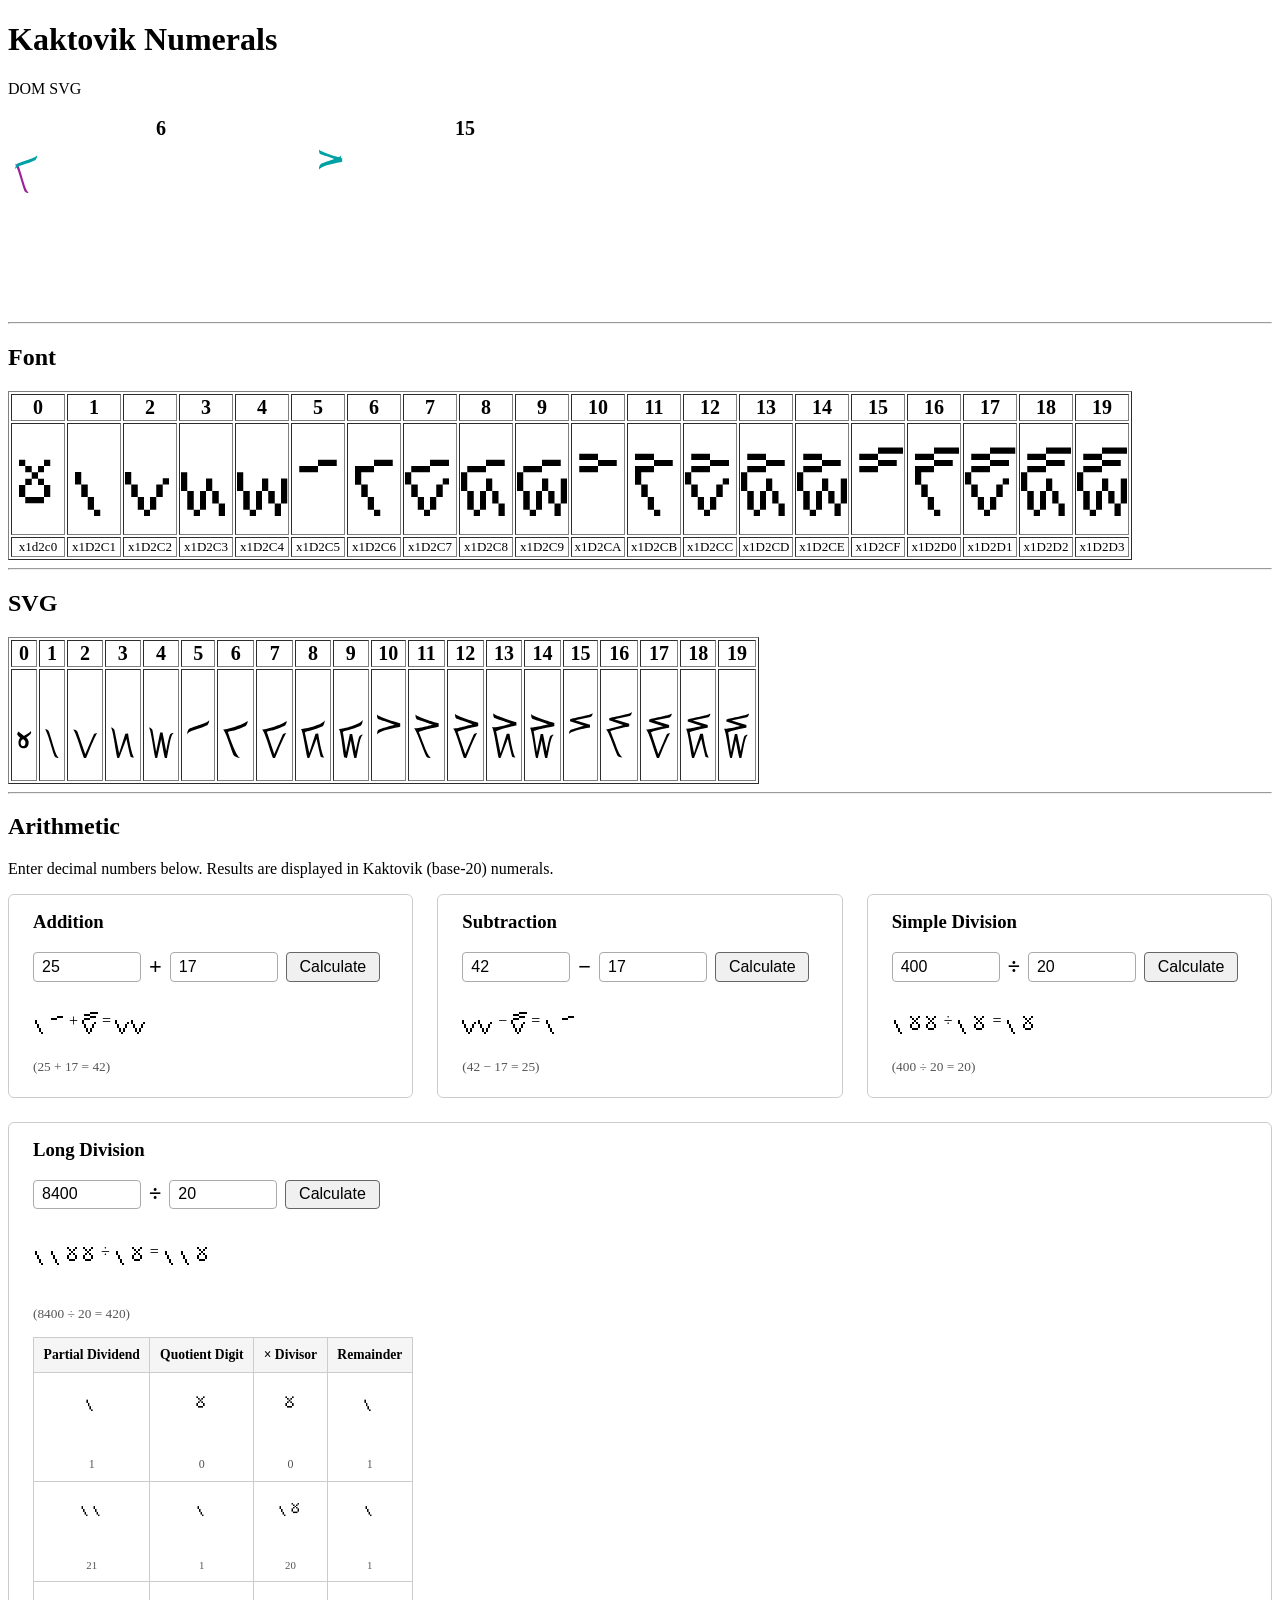
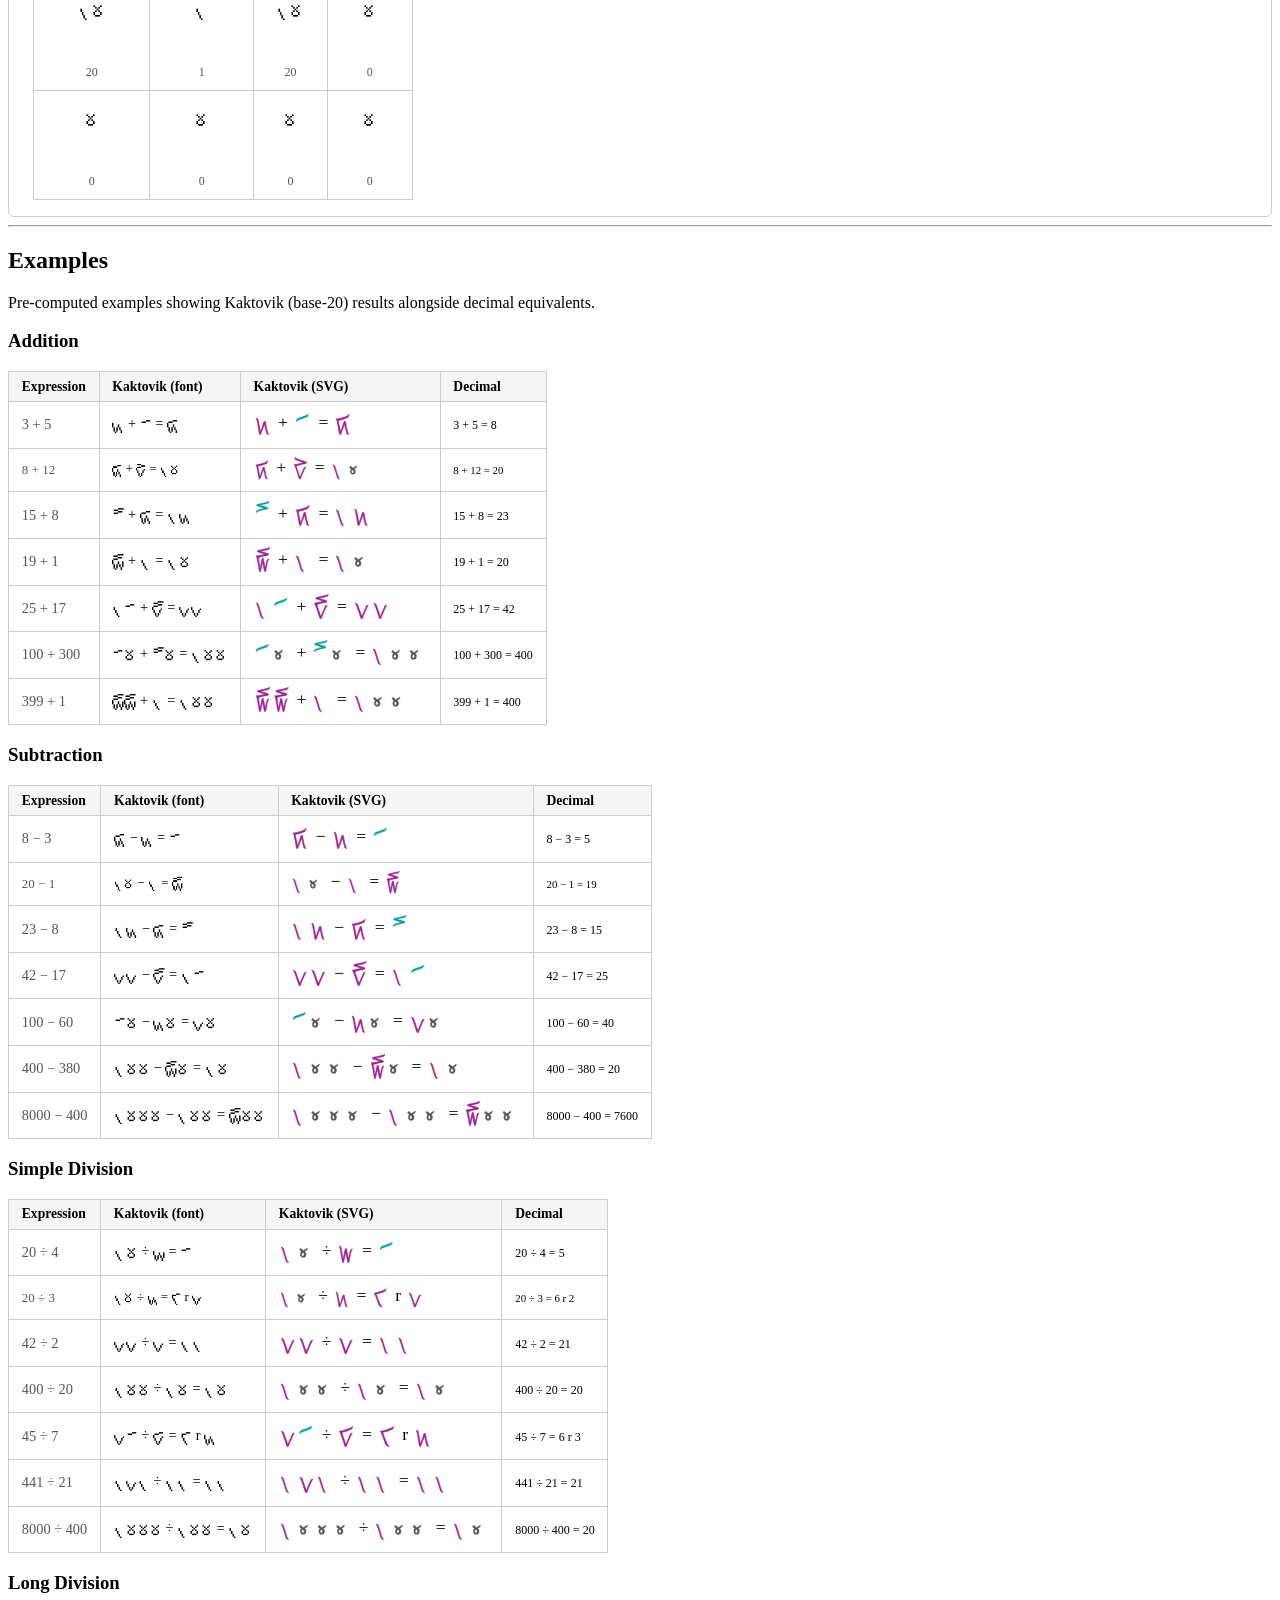
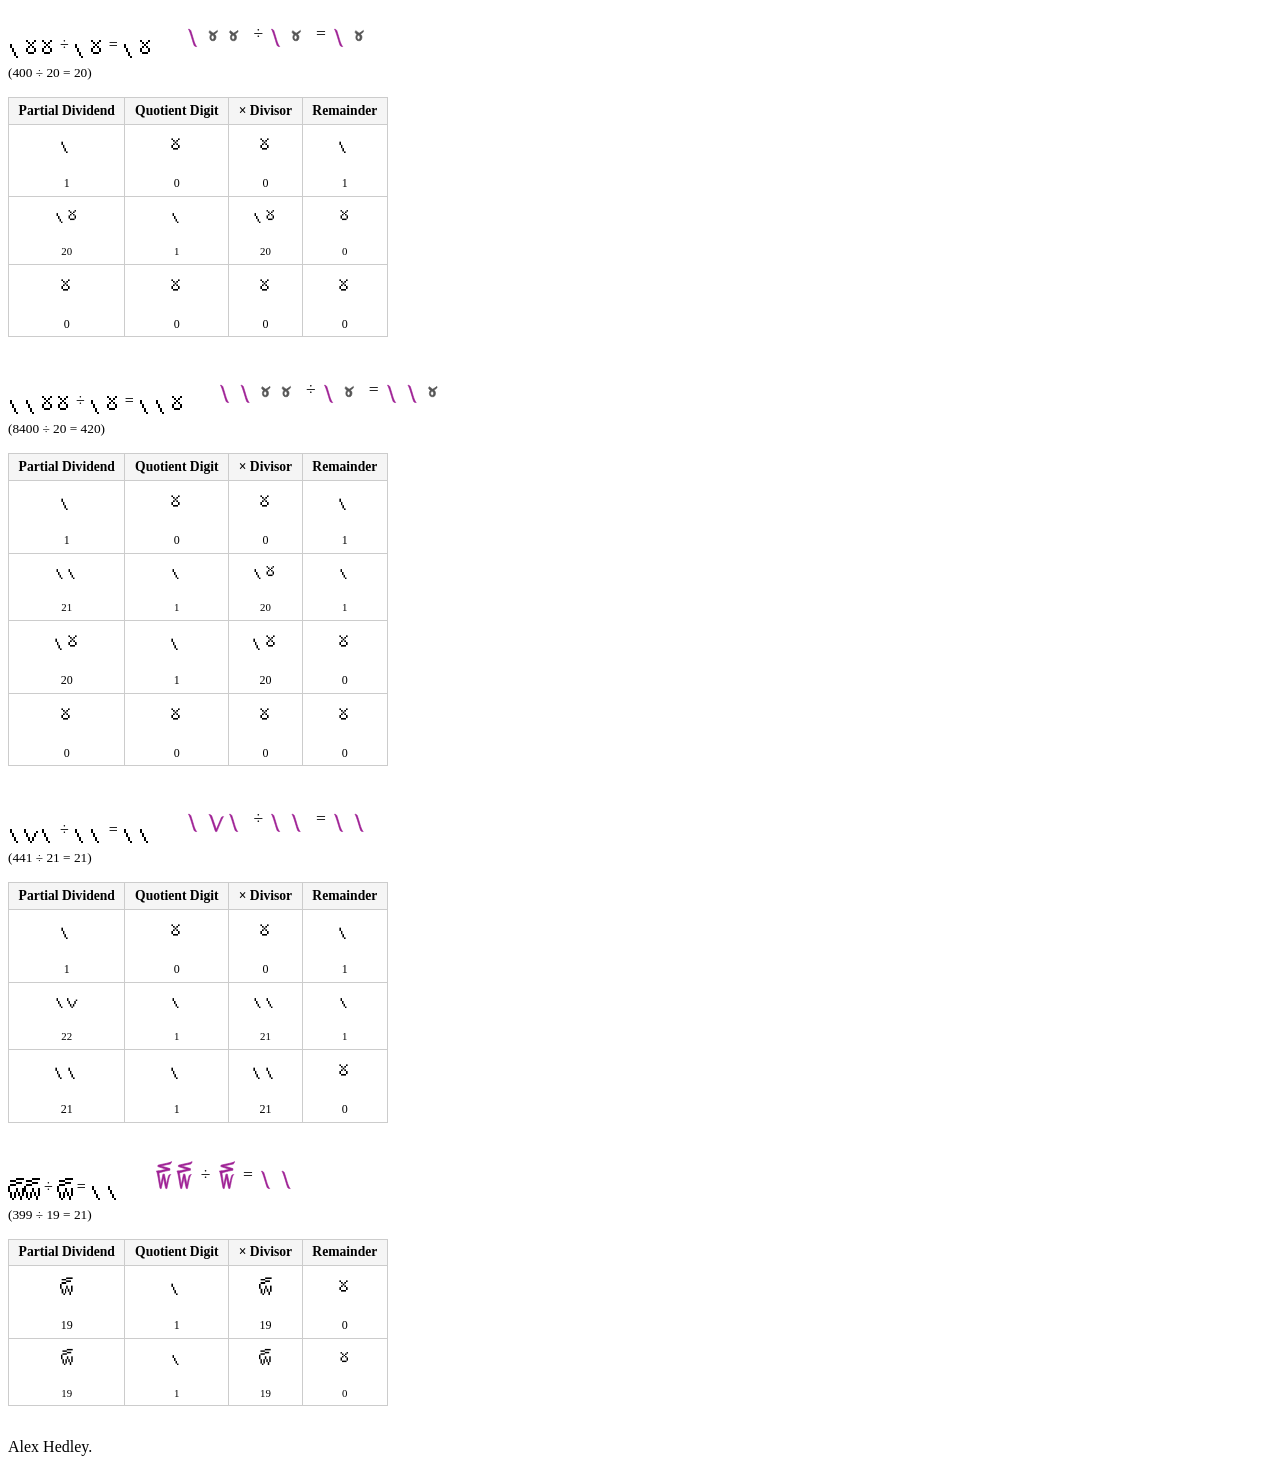
==== commit c4b1fc09: "Merge pull request #2 from alex-hedley/copilot/add-subtraction-division Add arithmetic operations (a" ====
--- a/src/index.html
+++ b/src/index.html
@@ -24,9 +24,7 @@
     <main role="main" class="container">
 
         <h1>Kaktovik Numerals</h1>
-
-        <p><a class="nav-link" href="picker.html">&#9654; Interactive Number Picker</a></p>
-
+        
         <div>
             <p>DOM SVG</p>
 
@@ -264,6 +262,76 @@
             <!-- <tfoot></tfoot> -->
         </table>
 
+        <hr />
+
+        <h2>Arithmetic</h2>
+        <p>Enter decimal numbers below. Results are displayed in Kaktovik (base-20) numerals.</p>
+
+        <div class="arithmetic">
+
+            <div class="operation-group">
+                <h3>Addition</h3>
+                <div class="inputs">
+                    <input type="number" id="add-a" placeholder="A" min="0" value="25" />
+                    <span class="operator">+</span>
+                    <input type="number" id="add-b" placeholder="B" min="0" value="17" />
+                    <button onclick="calculate('add')">Calculate</button>
+                </div>
+                <div id="add-result" class="result"></div>
+            </div>
+
+            <div class="operation-group">
+                <h3>Subtraction</h3>
+                <div class="inputs">
+                    <input type="number" id="sub-a" placeholder="A" min="0" value="42" />
+                    <span class="operator">−</span>
+                    <input type="number" id="sub-b" placeholder="B" min="0" value="17" />
+                    <button onclick="calculate('sub')">Calculate</button>
+                </div>
+                <div id="sub-result" class="result"></div>
+            </div>
+
+            <div class="operation-group">
+                <h3>Simple Division</h3>
+                <div class="inputs">
+                    <input type="number" id="div-a" placeholder="Dividend" min="0" value="400" />
+                    <span class="operator">÷</span>
+                    <input type="number" id="div-b" placeholder="Divisor" min="1" value="20" />
+                    <button onclick="calculate('div')">Calculate</button>
+                </div>
+                <div id="div-result" class="result"></div>
+            </div>
+
+            <div class="operation-group">
+                <h3>Long Division</h3>
+                <div class="inputs">
+                    <input type="number" id="ldiv-a" placeholder="Dividend" min="0" value="8400" />
+                    <span class="operator">÷</span>
+                    <input type="number" id="ldiv-b" placeholder="Divisor" min="1" value="20" />
+                    <button onclick="calculate('ldiv')">Calculate</button>
+                </div>
+                <div id="ldiv-result" class="result"></div>
+            </div>
+
+        </div>
+
+        <hr />
+
+        <h2>Examples</h2>
+        <p>Pre-computed examples showing Kaktovik (base-20) results alongside decimal equivalents.</p>
+
+        <h3>Addition</h3>
+        <div id="examples-add"></div>
+
+        <h3>Subtraction</h3>
+        <div id="examples-sub"></div>
+
+        <h3>Simple Division</h3>
+        <div id="examples-div"></div>
+
+        <h3>Long Division</h3>
+        <div id="examples-ldiv"></div>
+
     </main>
 
     <footer class="footer">
@@ -272,6 +340,276 @@
       </div>
     </footer>
 
+    <script src="js/kaktovik.js"></script>
     <script src="js/app.js"></script>
+    <script>
+        function kakStr(n) {
+            return '<span class="kaktovik">' + numberToKaktovik(n) + '</span>';
+        }
+
+        // === SVG coloured rendering helpers ===
+
+        // teal (#00a1a4) for pure multiples of 5 (5, 10, 15); purple (#9e2194) for all other non-zero digits
+        function digitColor(d) {
+            if (d === 0) return '#555';
+            return d % 5 === 0 ? '#00a1a4' : '#9e2194';
+        }
+
+        // Approximate pixel dimensions of each Kaktovik digit SVG (all share the same height)
+        const SVG_DIGIT_WIDTH = 34;
+        const SVG_DIGIT_HEIGHT = 53;
+        const SVG_NS = 'http://www.w3.org/2000/svg';
+
+        const _svgCache = {};
+        async function fetchSVGText(d) {
+            if (_svgCache[d] !== undefined) return _svgCache[d];
+            const res = await fetch('images/digits/Kaktovik_digit_' + d + '.svg');
+            if (!res.ok) throw new Error('Failed to load SVG for digit ' + d);
+            _svgCache[d] = await res.text();
+            return _svgCache[d];
+        }
+
+        async function numberToColoredSVG(n) {
+            const digits = [];
+            if (n === 0) { digits.push(0); }
+            else { let x = n; while (x > 0) { digits.unshift(x % 20); x = Math.floor(x / 20); } }
+            const svg = document.createElementNS(SVG_NS, 'svg');
+            svg.setAttribute('viewBox', '0 0 ' + (digits.length * SVG_DIGIT_WIDTH) + ' ' + SVG_DIGIT_HEIGHT);
+            svg.classList.add('svg-kak');
+            for (let i = 0; i < digits.length; i++) {
+                const d = digits[i];
+                const parsed = new DOMParser().parseFromString(await fetchSVGText(d), 'image/svg+xml');
+                const parseErr = parsed.querySelector('parsererror');
+                if (parseErr) throw new Error('SVG parse error for digit ' + d);
+                const g = document.createElementNS(SVG_NS, 'g');
+                g.setAttribute('transform', 'translate(' + (i * SVG_DIGIT_WIDTH) + ',0)');
+                const color = digitColor(d);
+                parsed.querySelectorAll('path').forEach(function(p) {
+                    const path = document.createElementNS(SVG_NS, 'path');
+                    path.setAttribute('d', p.getAttribute('d'));
+                    path.style.fill = color;
+                    path.style.stroke = color;
+                    g.appendChild(path);
+                });
+                svg.appendChild(g);
+            }
+            return svg;
+        }
+
+        // Fills every element with class svg-cell (data-nums / data-ops attributes) with coloured SVGs
+        async function renderSVGCells() {
+            const cells = Array.from(document.querySelectorAll('.svg-cell'));
+            for (const cell of cells) {
+                try {
+                    const nums = JSON.parse(cell.dataset.nums);
+                    const ops  = JSON.parse(cell.dataset.ops);
+                    const wrap = document.createElement('span');
+                    wrap.className = 'svg-expr';
+                    for (let i = 0; i < nums.length; i++) {
+                        if (i > 0) {
+                            const sp = document.createElement('span');
+                            sp.className = 'svg-op';
+                            sp.textContent = ops[i - 1];
+                            wrap.appendChild(sp);
+                        }
+                        wrap.appendChild(await numberToColoredSVG(nums[i]));
+                    }
+                    cell.innerHTML = '';
+                    cell.appendChild(wrap);
+                } catch (e) {
+                    cell.textContent = '';
+                }
+            }
+        }
+
+        function calculate(op) {
+            let a, b, result, html;
+            try {
+                if (op === 'add') {
+                    a = parseInt(document.getElementById('add-a').value, 10);
+                    b = parseInt(document.getElementById('add-b').value, 10);
+                    if (isNaN(a) || isNaN(b) || a < 0 || b < 0) throw new Error('Enter non-negative integers.');
+                    result = add(a, b);
+                    html = kakStr(a) + ' + ' + kakStr(b) + ' = ' + kakStr(result);
+                    html += '<br><small>(' + a + ' + ' + b + ' = ' + result + ')</small>';
+                    document.getElementById('add-result').innerHTML = html;
+
+                } else if (op === 'sub') {
+                    a = parseInt(document.getElementById('sub-a').value, 10);
+                    b = parseInt(document.getElementById('sub-b').value, 10);
+                    if (isNaN(a) || isNaN(b) || a < 0 || b < 0) throw new Error('Enter non-negative integers.');
+                    if (a < b) throw new Error('Result would be negative. Enter A ≥ B.');
+                    result = subtract(a, b);
+                    html = kakStr(a) + ' − ' + kakStr(b) + ' = ' + kakStr(result);
+                    html += '<br><small>(' + a + ' − ' + b + ' = ' + result + ')</small>';
+                    document.getElementById('sub-result').innerHTML = html;
+
+                } else if (op === 'div') {
+                    a = parseInt(document.getElementById('div-a').value, 10);
+                    b = parseInt(document.getElementById('div-b').value, 10);
+                    if (isNaN(a) || isNaN(b) || a < 0 || b < 1) throw new Error('Enter valid numbers (divisor ≥ 1).');
+                    const divResult = divide(a, b);
+                    html = kakStr(a) + ' ÷ ' + kakStr(b) + ' = ' + kakStr(divResult.quotient);
+                    if (divResult.remainder > 0) {
+                        html += ' remainder ' + kakStr(divResult.remainder);
+                        html += '<br><small>(' + a + ' ÷ ' + b + ' = ' + divResult.quotient + ' remainder ' + divResult.remainder + ')</small>';
+                    } else {
+                        html += '<br><small>(' + a + ' ÷ ' + b + ' = ' + divResult.quotient + ')</small>';
+                    }
+                    document.getElementById('div-result').innerHTML = html;
+
+                } else if (op === 'ldiv') {
+                    a = parseInt(document.getElementById('ldiv-a').value, 10);
+                    b = parseInt(document.getElementById('ldiv-b').value, 10);
+                    if (isNaN(a) || isNaN(b) || a < 0 || b < 1) throw new Error('Enter valid numbers (divisor ≥ 1).');
+                    const ldivResult = longDivide(a, b);
+
+                    html = '<p>' + kakStr(a) + ' ÷ ' + kakStr(b) + ' = ' + kakStr(ldivResult.quotient);
+                    if (ldivResult.remainder > 0) {
+                        html += ' remainder ' + kakStr(ldivResult.remainder);
+                    }
+                    html += '</p>';
+                    html += '<small>(' + a + ' ÷ ' + b + ' = ' + ldivResult.quotient;
+                    if (ldivResult.remainder > 0) html += ' remainder ' + ldivResult.remainder;
+                    html += ')</small>';
+
+                    html += '<table class="long-division">';
+                    html += '<thead><tr>';
+                    html += '<th>Partial Dividend</th>';
+                    html += '<th>Quotient Digit</th>';
+                    html += '<th>× Divisor</th>';
+                    html += '<th>Remainder</th>';
+                    html += '</tr></thead><tbody>';
+                    ldivResult.steps.forEach(function(step) {
+                        html += '<tr>';
+                        html += '<td>' + kakStr(step.partialDividend) + '<br><small>' + step.partialDividend + '</small></td>';
+                        html += '<td>' + kakStr(step.quotientDigit) + '<br><small>' + step.quotientDigit + '</small></td>';
+                        html += '<td>' + kakStr(step.product) + '<br><small>' + step.product + '</small></td>';
+                        html += '<td>' + kakStr(step.remainder) + '<br><small>' + step.remainder + '</small></td>';
+                        html += '</tr>';
+                    });
+                    html += '</tbody></table>';
+
+                    document.getElementById('ldiv-result').innerHTML = html;
+                }
+            } catch (e) {
+                const resultId = op === 'add' ? 'add-result' :
+                               op === 'sub' ? 'sub-result' :
+                               op === 'div' ? 'div-result' : 'ldiv-result';
+                document.getElementById(resultId).innerHTML = '<span class="error">' + e.message + '</span>';
+            }
+        }
+
+        function buildExamplesTable(rows) {
+            let html = '<table class="examples-table"><thead><tr>';
+            html += '<th>Expression</th><th>Kaktovik (font)</th><th>Kaktovik (SVG)</th><th>Decimal</th>';
+            html += '</tr></thead><tbody>';
+            rows.forEach(function(row) {
+                html += '<tr>';
+                html += '<td class="expr-cell">' + row.expr + '</td>';
+                html += '<td>' + row.kak + '</td>';
+                html += '<td class="svg-cell" data-nums=\'' + JSON.stringify(row.nums) + '\' data-ops=\'' + JSON.stringify(row.ops) + '\'>…</td>';
+                html += '<td><small>' + row.dec + '</small></td>';
+                html += '</tr>';
+            });
+            html += '</tbody></table>';
+            return html;
+        }
+
+        function renderExamples() {
+            // Addition examples
+            const addExamples = [
+                [3, 5], [8, 12], [15, 8], [19, 1], [25, 17], [100, 300], [399, 1]
+            ].map(function(p) {
+                const r = add(p[0], p[1]);
+                return {
+                    expr: p[0] + ' + ' + p[1],
+                    kak: kakStr(p[0]) + ' + ' + kakStr(p[1]) + ' = ' + kakStr(r),
+                    dec: p[0] + ' + ' + p[1] + ' = ' + r,
+                    nums: [p[0], p[1], r],
+                    ops: [' + ', ' = ']
+                };
+            });
+            document.getElementById('examples-add').innerHTML = buildExamplesTable(addExamples);
+
+            // Subtraction examples
+            const subExamples = [
+                [8, 3], [20, 1], [23, 8], [42, 17], [100, 60], [400, 380], [8000, 400]
+            ].map(function(p) {
+                const r = subtract(p[0], p[1]);
+                return {
+                    expr: p[0] + ' \u2212 ' + p[1],
+                    kak: kakStr(p[0]) + ' \u2212 ' + kakStr(p[1]) + ' = ' + kakStr(r),
+                    dec: p[0] + ' \u2212 ' + p[1] + ' = ' + r,
+                    nums: [p[0], p[1], r],
+                    ops: [' \u2212 ', ' = ']
+                };
+            });
+            document.getElementById('examples-sub').innerHTML = buildExamplesTable(subExamples);
+
+            // Simple division examples
+            const divExamples = [
+                [20, 4], [20, 3], [42, 2], [400, 20], [45, 7], [441, 21], [8000, 400]
+            ].map(function(p) {
+                const r = divide(p[0], p[1]);
+                const remStr = r.remainder > 0 ? ' r ' + r.remainder : '';
+                const remKak = r.remainder > 0 ? ' r ' + kakStr(r.remainder) : '';
+                const nums = r.remainder > 0 ? [p[0], p[1], r.quotient, r.remainder] : [p[0], p[1], r.quotient];
+                const ops  = r.remainder > 0 ? [' \u00f7 ', ' = ', ' r '] : [' \u00f7 ', ' = '];
+                return {
+                    expr: p[0] + ' \u00f7 ' + p[1],
+                    kak: kakStr(p[0]) + ' \u00f7 ' + kakStr(p[1]) + ' = ' + kakStr(r.quotient) + remKak,
+                    dec: p[0] + ' \u00f7 ' + p[1] + ' = ' + r.quotient + remStr,
+                    nums,
+                    ops
+                };
+            });
+            document.getElementById('examples-div').innerHTML = buildExamplesTable(divExamples);
+
+            // Long division examples — rendered as step tables
+            const ldivExamples = [[400, 20], [8400, 20], [441, 21], [399, 19]];
+            let ldivHtml = '';
+            ldivExamples.forEach(function(p) {
+                const r = longDivide(p[0], p[1]);
+                const remStr = r.remainder > 0 ? ' remainder ' + r.remainder : '';
+                const remKak = r.remainder > 0 ? ' remainder ' + kakStr(r.remainder) : '';
+                const titleNums = r.remainder > 0 ? [p[0], p[1], r.quotient, r.remainder] : [p[0], p[1], r.quotient];
+                const titleOps  = r.remainder > 0 ? [' \u00f7 ', ' = ', ' r '] : [' \u00f7 ', ' = '];
+                ldivHtml += '<div class="ldiv-example">';
+                ldivHtml += '<div class="ldiv-header">';
+                ldivHtml += '<p class="ldiv-title">';
+                ldivHtml += kakStr(p[0]) + ' \u00f7 ' + kakStr(p[1]) + ' = ' + kakStr(r.quotient) + remKak;
+                ldivHtml += '<br><small>(' + p[0] + ' \u00f7 ' + p[1] + ' = ' + r.quotient + remStr + ')</small>';
+                ldivHtml += '</p>';
+                ldivHtml += '<div class="svg-cell ldiv-svg" data-nums=\'' + JSON.stringify(titleNums) + '\' data-ops=\'' + JSON.stringify(titleOps) + '\'>…</div>';
+                ldivHtml += '</div>';
+                ldivHtml += '<table class="long-division"><thead><tr>';
+                ldivHtml += '<th>Partial Dividend</th><th>Quotient Digit</th><th>\u00d7 Divisor</th><th>Remainder</th>';
+                ldivHtml += '</tr></thead><tbody>';
+                r.steps.forEach(function(step) {
+                    ldivHtml += '<tr>';
+                    ldivHtml += '<td>' + kakStr(step.partialDividend) + '<br><small>' + step.partialDividend + '</small></td>';
+                    ldivHtml += '<td>' + kakStr(step.quotientDigit) + '<br><small>' + step.quotientDigit + '</small></td>';
+                    ldivHtml += '<td>' + kakStr(step.product) + '<br><small>' + step.product + '</small></td>';
+                    ldivHtml += '<td>' + kakStr(step.remainder) + '<br><small>' + step.remainder + '</small></td>';
+                    ldivHtml += '</tr>';
+                });
+                ldivHtml += '</tbody></table></div>';
+            });
+            document.getElementById('examples-ldiv').innerHTML = ldivHtml;
+        }
+
+        document.addEventListener('DOMContentLoaded', function() {
+            // Auto-run all four calculators with their default values
+            calculate('add');
+            calculate('sub');
+            calculate('div');
+            calculate('ldiv');
+            // Render pre-computed examples
+            renderExamples();
+            // Fill SVG columns with coloured digit SVGs (async)
+            renderSVGCells();
+        });
+    </script>
   </body>
 </html>
--- a/src/css/styles.css
+++ b/src/css/styles.css
@@ -20,145 +20,185 @@
   /* vertical-align: middle; */
 }
 
-/* ============================================
-   Number Picker
-   ============================================ */
-
-.nav-link {
-  display: inline-block;
+/* Kaktovik numeral display */
+.kaktovik {
+  font-family: "Unifont-Upper";
+  font-size: 2em;
+  vertical-align: middle;
+}
+
+/* Arithmetic calculator */
+.arithmetic {
+  display: flex;
+  flex-wrap: wrap;
+  gap: 1.5rem;
+  margin-top: 1rem;
+}
+
+.operation-group {
+  border: 1px solid #ccc;
+  border-radius: 6px;
+  padding: 1rem 1.5rem;
+  min-width: 280px;
+  flex: 1 1 280px;
+}
+
+.operation-group h3 {
+  margin-top: 0;
+}
+
+.inputs {
+  display: flex;
+  align-items: center;
+  gap: 0.5rem;
+  flex-wrap: wrap;
+}
+
+.inputs input[type="number"] {
+  width: 90px;
+  padding: 0.3rem 0.5rem;
+  font-size: 1rem;
+  border: 1px solid #aaa;
+  border-radius: 4px;
+}
+
+.operator {
+  font-size: 1.4rem;
+  font-weight: bold;
+}
+
+.inputs button {
+  padding: 0.3rem 0.8rem;
+  font-size: 1rem;
+  cursor: pointer;
+  border: 1px solid #666;
+  border-radius: 4px;
+  background: #f0f0f0;
+}
+
+.inputs button:hover {
+  background: #ddd;
+}
+
+.result {
+  margin-top: 0.8rem;
+  min-height: 2.5rem;
+  font-size: 1rem;
+  line-height: 1.8;
+}
+
+.result small {
   color: #555;
-  text-decoration: none;
-  font-family: sans-serif;
-  margin-bottom: 12px;
-}
-
-.nav-link:hover {
-  color: #333;
-  text-decoration: underline;
-}
-
-.picker-description {
+}
+
+.result .error {
+  color: #c00;
+}
+
+/* Long division steps table */
+.long-division {
+  font-family: inherit;
+  font-size: 0.9rem;
+  margin-top: 0.6rem;
+  border-collapse: collapse;
+}
+
+.long-division th,
+.long-division td {
+  border: 1px solid #ccc;
+  padding: 0.3rem 0.6rem;
+  text-align: center;
+  vertical-align: middle;
+}
+
+.long-division th {
+  background: #f5f5f5;
+  font-size: 0.85rem;
+}
+
+.long-division .kaktovik {
+  display: block;
+  font-size: 1.8em;
+}
+
+/* Examples section */
+.examples-table {
+  font-family: inherit;
+  font-size: 0.9rem;
+  border-collapse: collapse;
+  margin-bottom: 1.2rem;
+}
+
+.examples-table th,
+.examples-table td {
+  border: 1px solid #ccc;
+  padding: 0.4rem 0.8rem;
+  text-align: left;
+  vertical-align: middle;
+}
+
+.examples-table th {
+  background: #f5f5f5;
+  font-size: 0.85rem;
+  font-weight: 600;
+}
+
+.examples-table .kaktovik {
+  font-size: 1.6em;
+}
+
+.expr-cell {
   color: #555;
-  font-family: sans-serif;
-  margin-bottom: 8px;
-}
-
-/* Display area */
-.picker-display {
-  background: #f5f5f5;
-  border: 2px solid #ddd;
-  border-radius: 8px;
-  padding: 16px 24px;
-  margin: 16px 0;
-  display: flex;
-  align-items: center;
-  gap: 20px;
-  min-height: 100px;
-  flex-wrap: wrap;
-}
-
-.kaktovik-display {
-  display: flex;
-  flex-direction: row;
-  align-items: center;
-  flex-wrap: wrap;
-  gap: 4px;
-  flex: 1;
-}
-
-.display-digit-wrapper {
+  white-space: nowrap;
+}
+
+/* Long division example blocks */
+.ldiv-example {
+  margin-bottom: 2rem;
+}
+
+.ldiv-header {
+  display: flex;
+  align-items: flex-start;
+  gap: 2rem;
+  flex-wrap: wrap;
+  margin-bottom: 0.5rem;
+}
+
+.ldiv-title {
+  margin-bottom: 0.4rem;
+}
+
+/* SVG expression cells in examples tables */
+.svg-cell {
+  vertical-align: middle;
+}
+
+.svg-expr {
   display: inline-flex;
   align-items: center;
-}
-
-.display-svg {
-  height: 70px;
+  gap: 4px;
+  flex-wrap: wrap;
+}
+
+.svg-op {
+  font-size: 1.1rem;
+  padding: 0 2px;
+  vertical-align: middle;
+}
+
+/* Coloured SVG glyphs rendered inline */
+.svg-kak {
+  display: inline-block;
+  height: 2em;
   width: auto;
-}
-
-.decimal-display {
-  font-size: 2.2em;
-  font-weight: bold;
-  color: #333;
-  min-width: 100px;
-  text-align: right;
-  font-family: sans-serif;
-}
-
-/* Control buttons */
-.picker-controls {
-  display: flex;
-  gap: 10px;
-  margin-bottom: 16px;
-}
-
-.picker-btn {
-  padding: 9px 20px;
-  font-size: 1em;
-  cursor: pointer;
-  border: 2px solid #aaa;
-  border-radius: 6px;
-  background: #f0f0f0;
-  color: #333;
-  font-family: sans-serif;
-  transition: background 0.15s, border-color 0.15s;
-}
-
-.picker-btn:hover {
-  background: #e0e0e0;
-  border-color: #888;
-}
-
-.picker-btn:active {
-  background: #d0d0d0;
-}
-
-/* Digit grid */
-.digit-grid {
-  display: flex;
-  flex-direction: column;
-  gap: 8px;
-}
-
-.digit-row {
-  display: flex;
-  flex-direction: row;
-  gap: 8px;
-}
-
-.digit-cell {
-  background: #e8e8e8;
-  border: 2px solid #ccc;
-  border-radius: 6px;
-  padding: 10px 12px;
-  cursor: pointer;
-  text-align: center;
-  min-width: 80px;
-  display: inline-flex;
-  flex-direction: column;
+  vertical-align: middle;
+}
+
+/* Long division SVG expression block */
+.ldiv-svg {
+  display: flex;
   align-items: center;
-  gap: 6px;
-  font-family: sans-serif;
-  transition: background 0.15s, border-color 0.15s, transform 0.1s;
-}
-
-.digit-cell:hover {
-  background: #d4d4d4;
-  border-color: #999;
-  transform: scale(1.05);
-}
-
-.digit-cell:active {
-  transform: scale(0.97);
-  background: #c8c8c8;
-}
-
-.digit-svg {
-  height: 55px;
-  width: auto;
-}
-
-.digit-label {
-  font-size: 0.75em;
-  color: #666;
-}
+  min-height: 2.5em;
+}
+
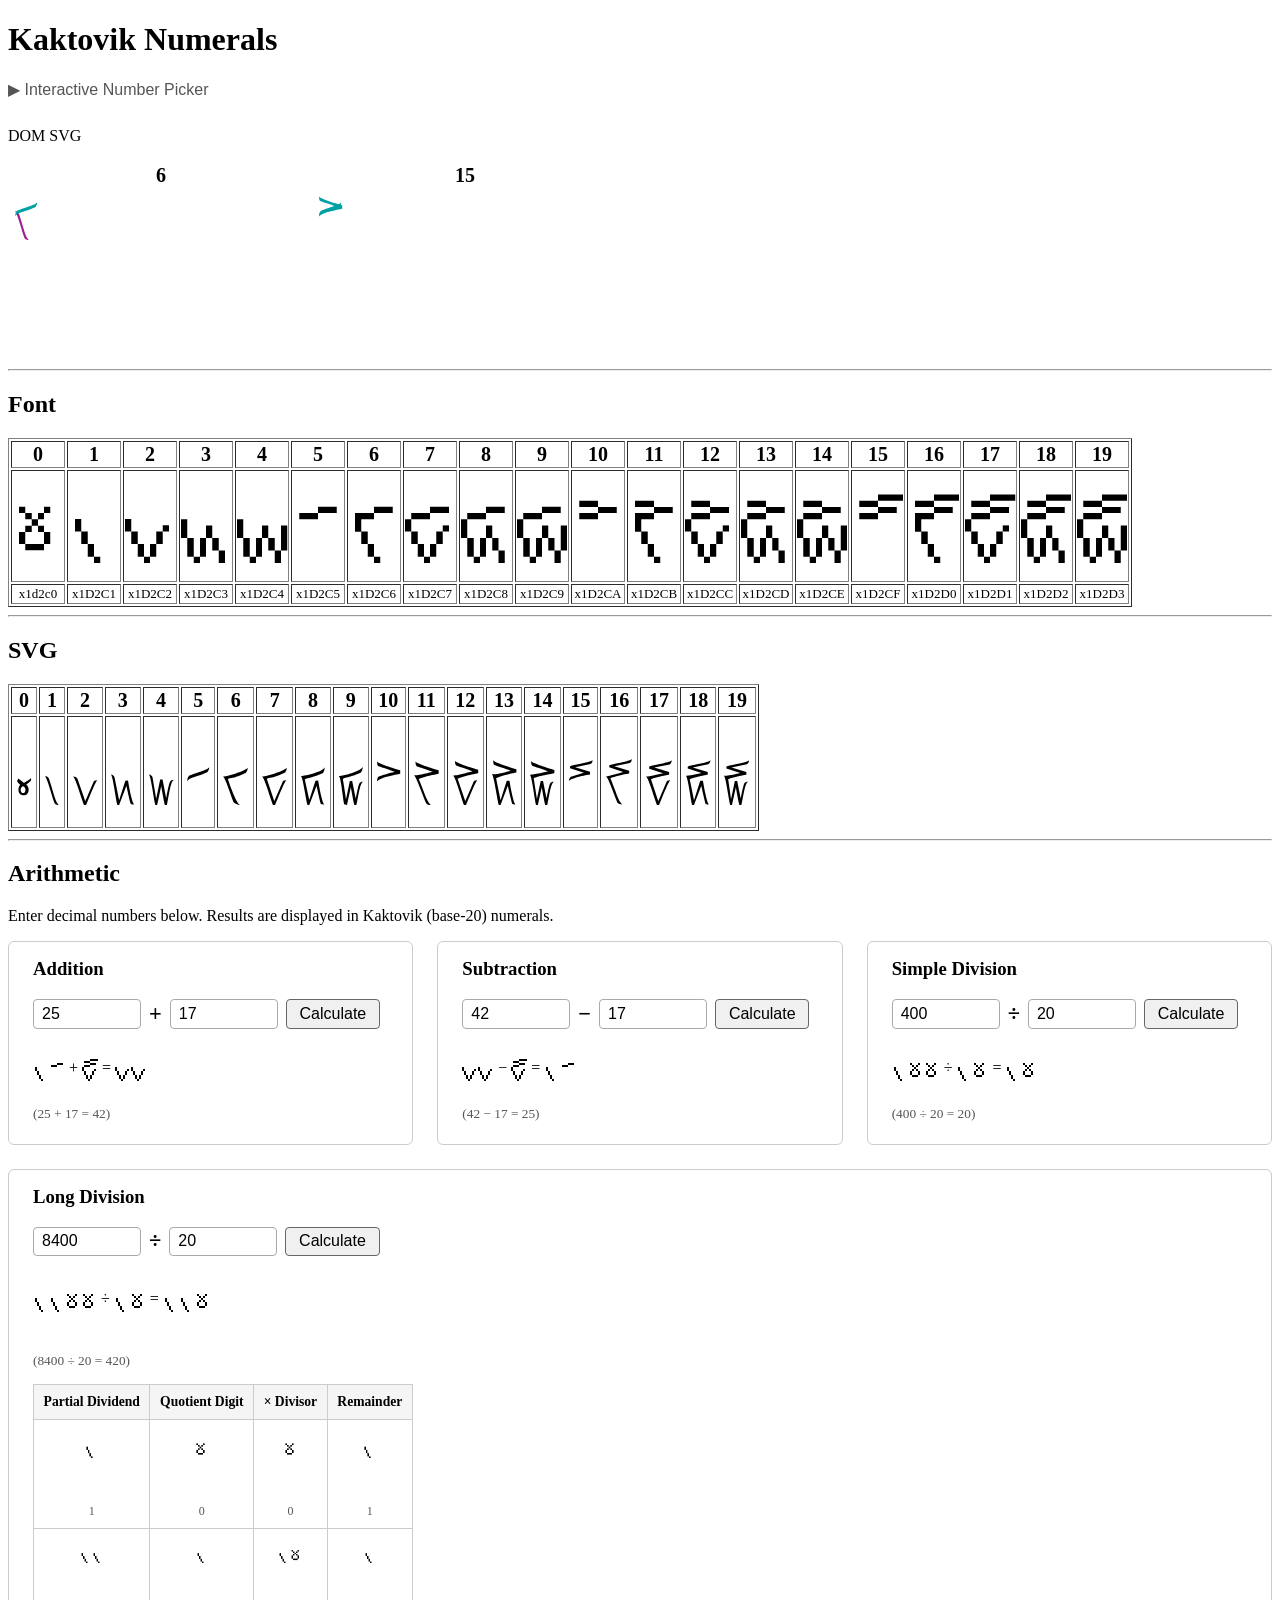
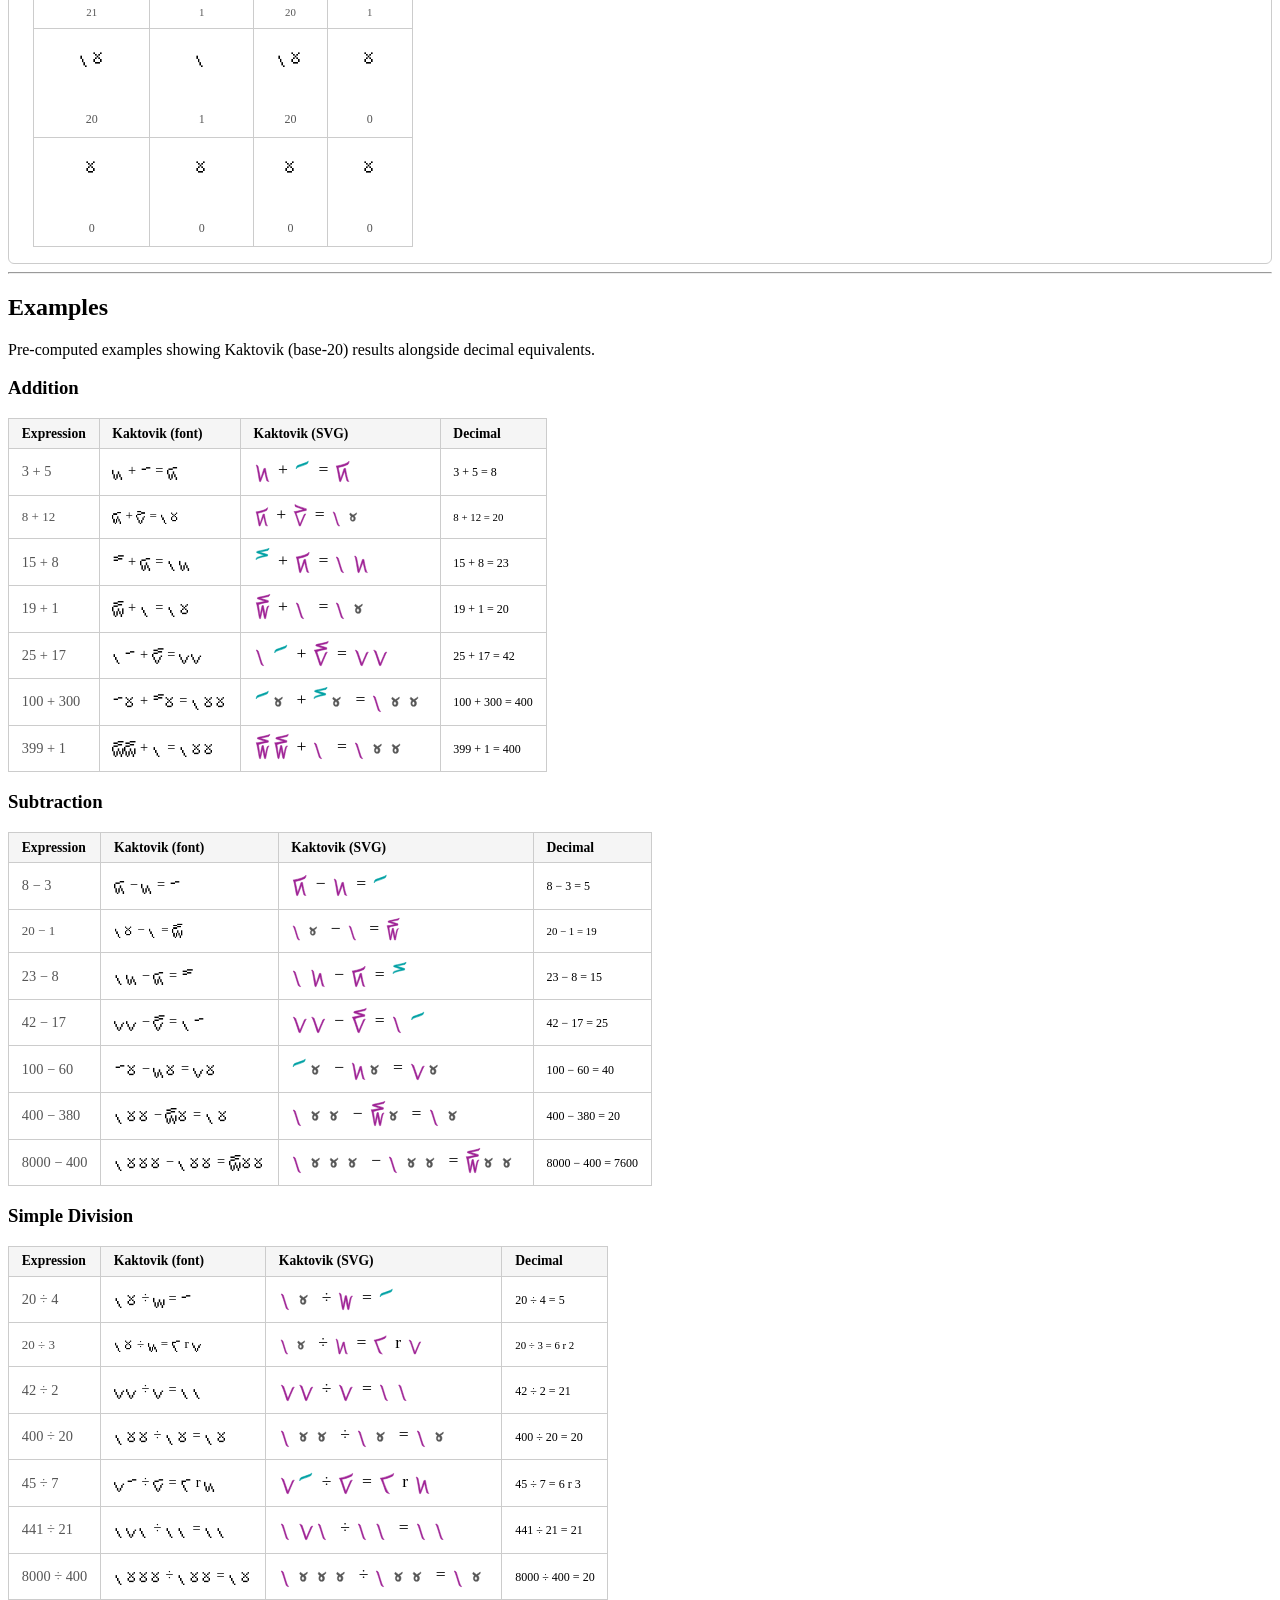
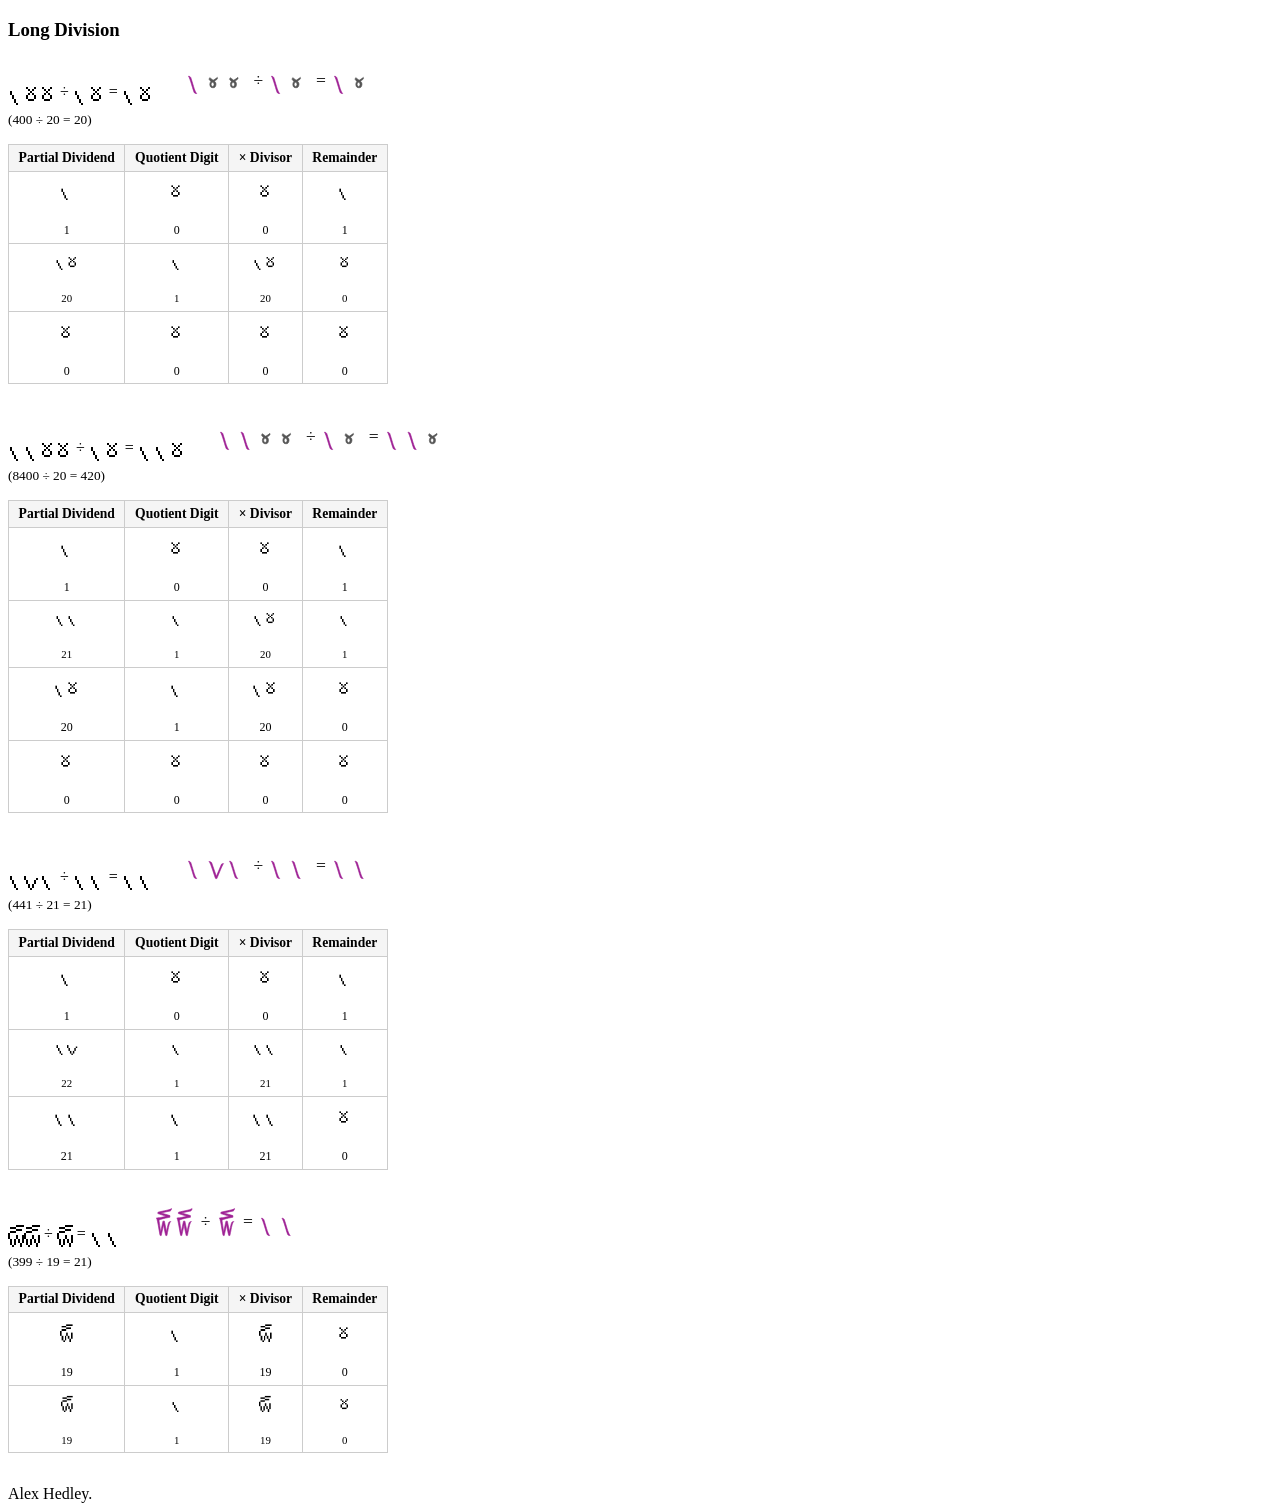
==== commit 5abadeff: "Merge branch 'main' into copilot/create-interactive-number-picker" ====
--- a/src/index.html
+++ b/src/index.html
@@ -24,7 +24,9 @@
     <main role="main" class="container">
 
         <h1>Kaktovik Numerals</h1>
-        
+
+        <p><a class="nav-link" href="picker.html">&#9654; Interactive Number Picker</a></p>
+
         <div>
             <p>DOM SVG</p>
 
--- a/src/css/styles.css
+++ b/src/css/styles.css
@@ -20,6 +20,148 @@
   /* vertical-align: middle; */
 }
 
+/* ============================================
+   Number Picker
+   ============================================ */
+
+.nav-link {
+  display: inline-block;
+  color: #555;
+  text-decoration: none;
+  font-family: sans-serif;
+  margin-bottom: 12px;
+}
+
+.nav-link:hover {
+  color: #333;
+  text-decoration: underline;
+}
+
+.picker-description {
+  color: #555;
+  font-family: sans-serif;
+  margin-bottom: 8px;
+}
+
+/* Display area */
+.picker-display {
+  background: #f5f5f5;
+  border: 2px solid #ddd;
+  border-radius: 8px;
+  padding: 16px 24px;
+  margin: 16px 0;
+  display: flex;
+  align-items: center;
+  gap: 20px;
+  min-height: 100px;
+  flex-wrap: wrap;
+}
+
+.kaktovik-display {
+  display: flex;
+  flex-direction: row;
+  align-items: center;
+  flex-wrap: wrap;
+  gap: 4px;
+  flex: 1;
+}
+
+.display-digit-wrapper {
+  display: inline-flex;
+  align-items: center;
+}
+
+.display-svg {
+  height: 70px;
+  width: auto;
+}
+
+.decimal-display {
+  font-size: 2.2em;
+  font-weight: bold;
+  color: #333;
+  min-width: 100px;
+  text-align: right;
+  font-family: sans-serif;
+}
+
+/* Control buttons */
+.picker-controls {
+  display: flex;
+  gap: 10px;
+  margin-bottom: 16px;
+}
+
+.picker-btn {
+  padding: 9px 20px;
+  font-size: 1em;
+  cursor: pointer;
+  border: 2px solid #aaa;
+  border-radius: 6px;
+  background: #f0f0f0;
+  color: #333;
+  font-family: sans-serif;
+  transition: background 0.15s, border-color 0.15s;
+}
+
+.picker-btn:hover {
+  background: #e0e0e0;
+  border-color: #888;
+}
+
+.picker-btn:active {
+  background: #d0d0d0;
+}
+
+/* Digit grid */
+.digit-grid {
+  display: flex;
+  flex-direction: column;
+  gap: 8px;
+}
+
+.digit-row {
+  display: flex;
+  flex-direction: row;
+  gap: 8px;
+}
+
+.digit-cell {
+  background: #e8e8e8;
+  border: 2px solid #ccc;
+  border-radius: 6px;
+  padding: 10px 12px;
+  cursor: pointer;
+  text-align: center;
+  min-width: 80px;
+  display: inline-flex;
+  flex-direction: column;
+  align-items: center;
+  gap: 6px;
+  font-family: sans-serif;
+  transition: background 0.15s, border-color 0.15s, transform 0.1s;
+}
+
+.digit-cell:hover {
+  background: #d4d4d4;
+  border-color: #999;
+  transform: scale(1.05);
+}
+
+.digit-cell:active {
+  transform: scale(0.97);
+  background: #c8c8c8;
+}
+
+.digit-svg {
+  height: 55px;
+  width: auto;
+}
+
+.digit-label {
+  font-size: 0.75em;
+  color: #666;
+}
 /* Kaktovik numeral display */
 .kaktovik {
   font-family: "Unifont-Upper";
